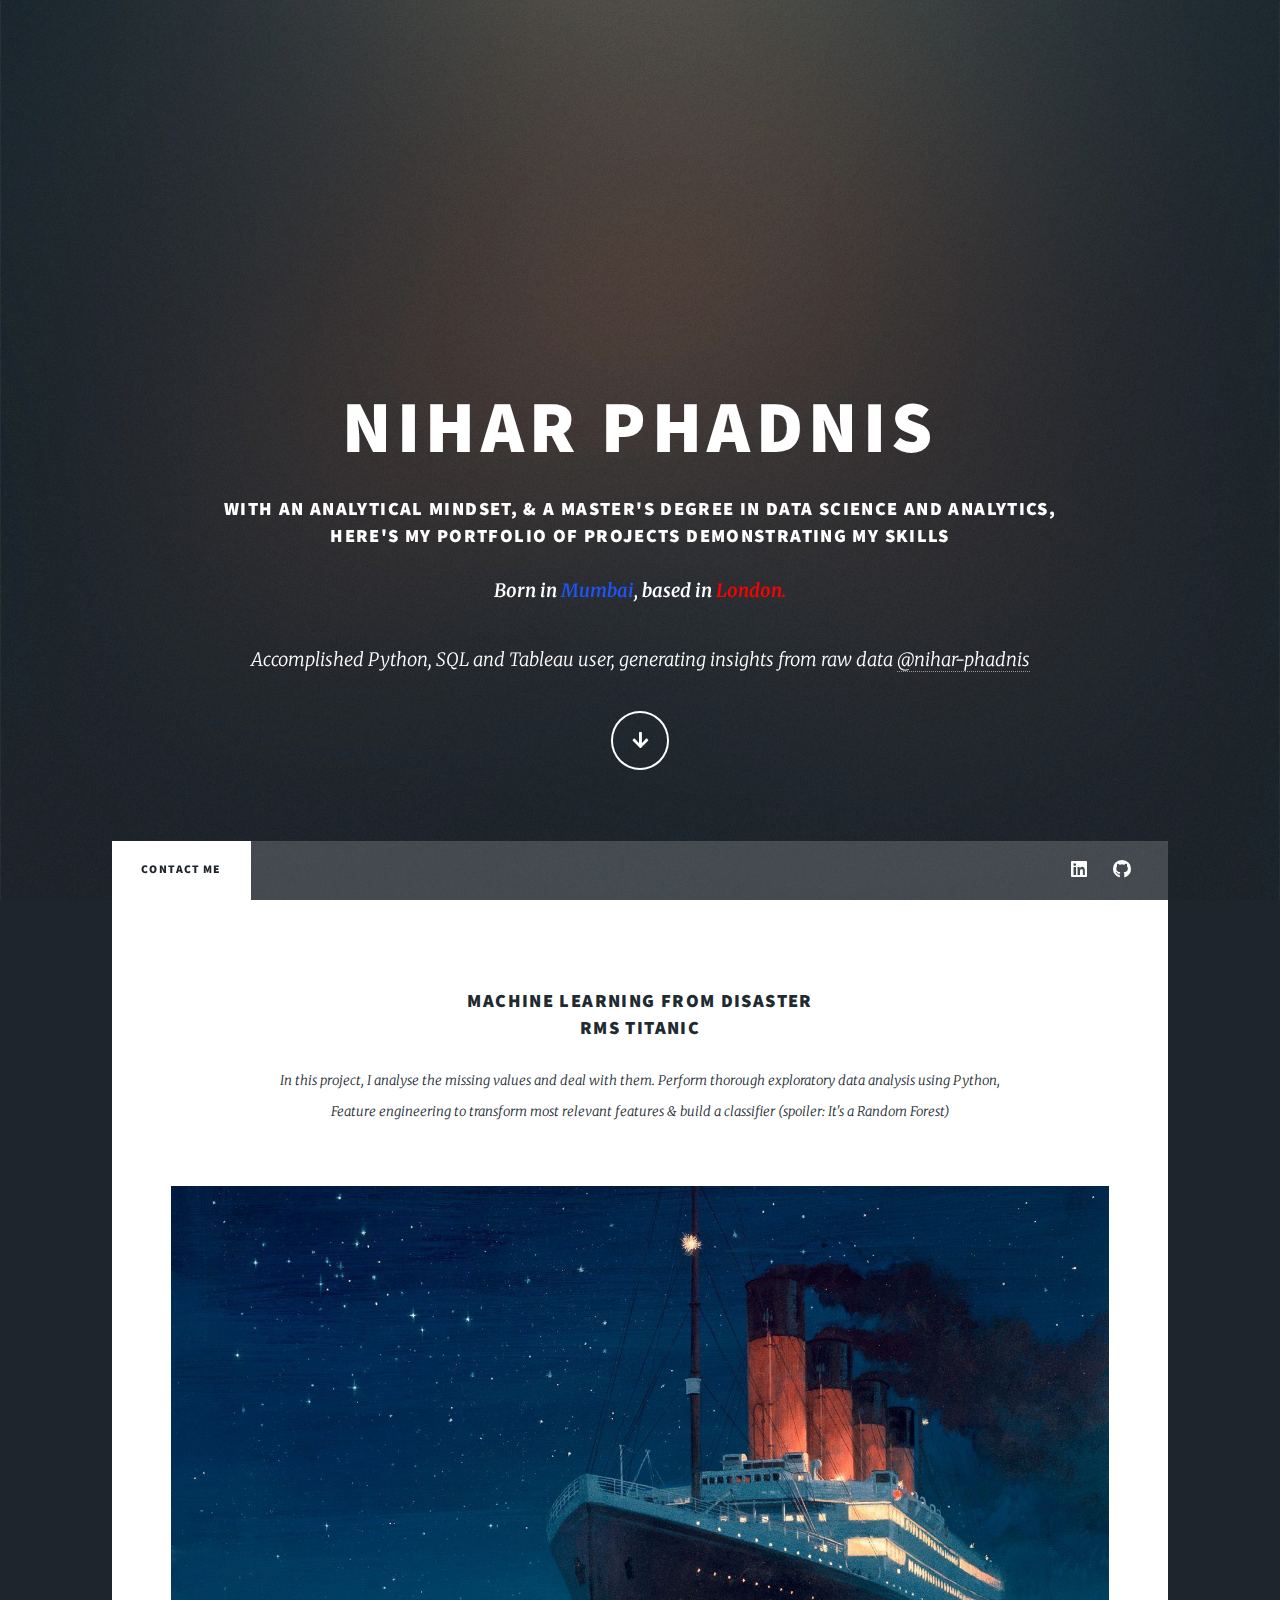
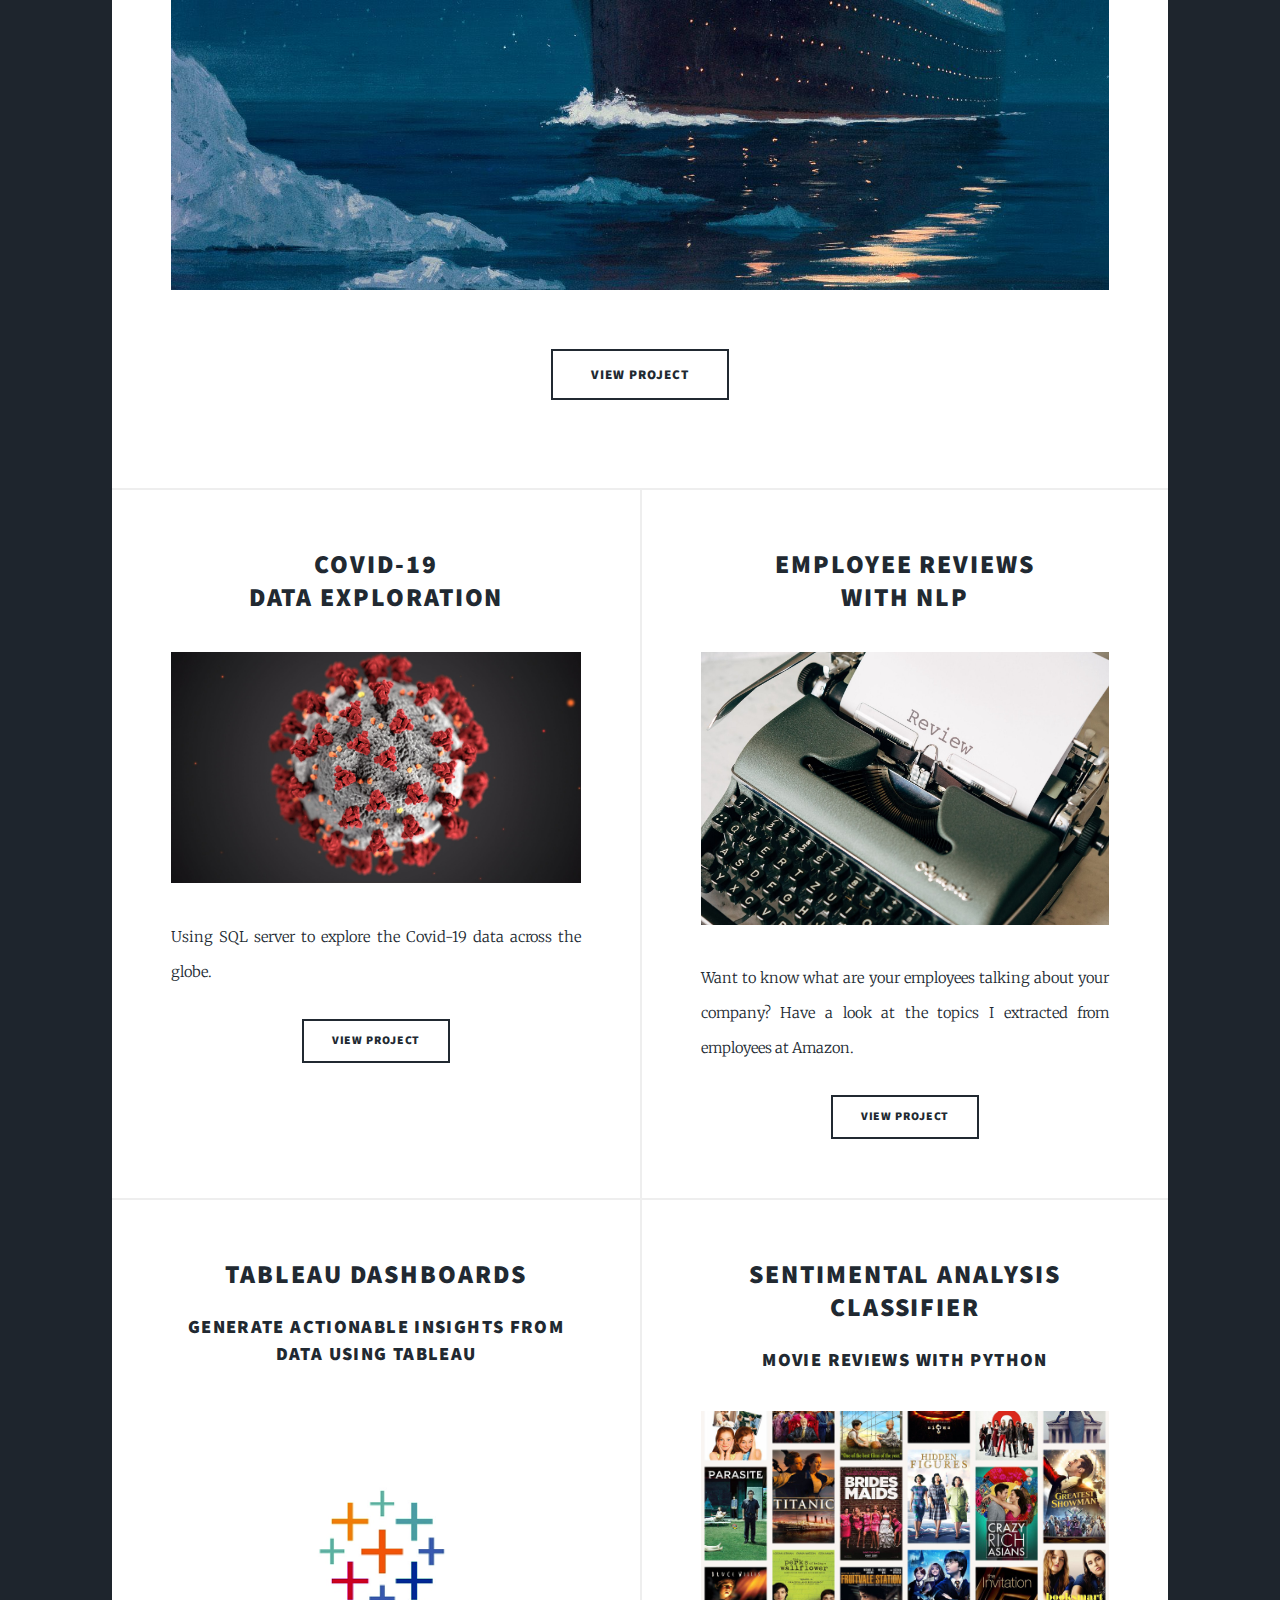
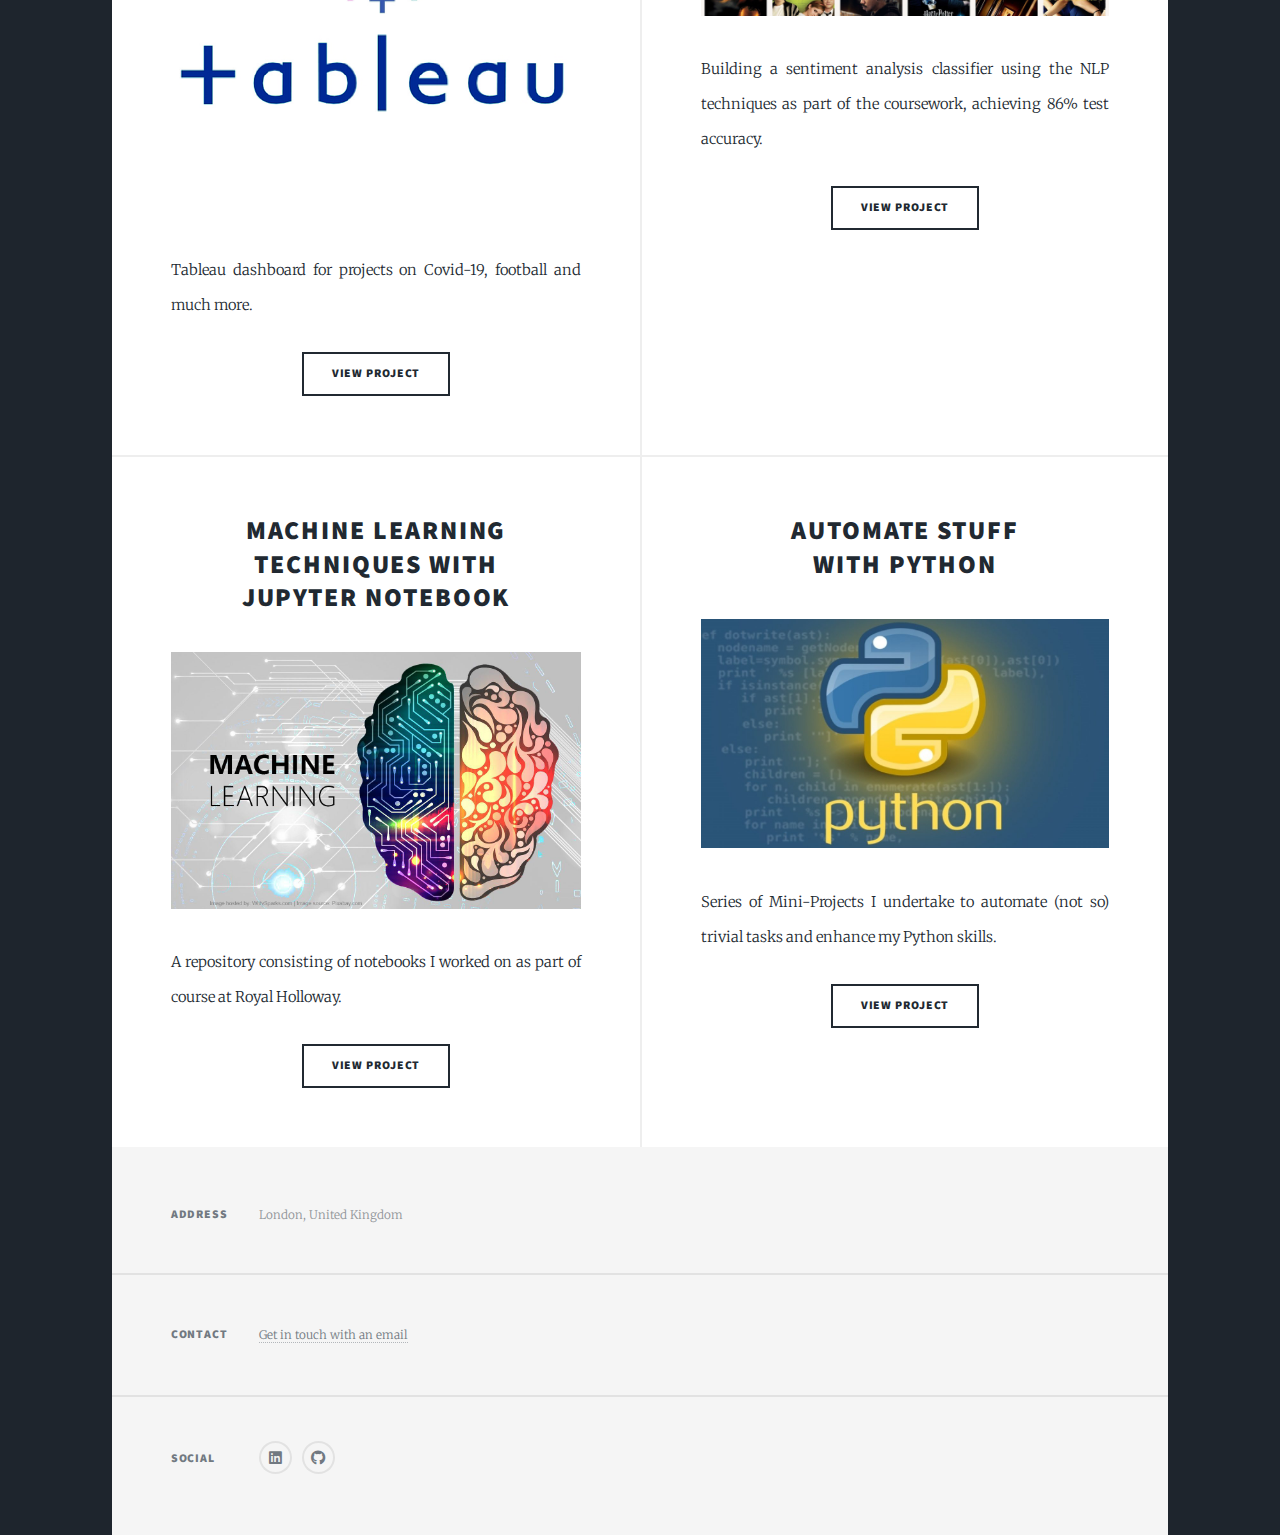
==== index.html @ 8c66c4ed "Add files via upload" ====
<!DOCTYPE HTML>
<!--
	Massively by HTML5 UP
	html5up.net | @ajlkn
	Free for personal and commercial use under the CCA 3.0 license (html5up.net/license)
-->
<html>
	<head>
		<title>Nihar's Portfolio</title>
		<meta charset="utf-8" />
		<meta name="viewport" content="width=device-width, initial-scale=1, user-scalable=no" />
		<link rel="stylesheet" href="assets/css/main.css" />
		<noscript><link rel="stylesheet" href="assets/css/noscript.css" /></noscript>
	</head>
	<body class="is-preload">

		<!-- Wrapper -->
			<div id="wrapper" class="fade-in">

				<!-- Intro -->
					<div id="intro">
						<h1> Nihar Phadnis<br /> </h1>
						<h3>With an analytical mindset, & a master's degree in Data Science and Analytics, <br /> here's my Portfolio of projects demonstrating my skills <br /></h3> 
						<p><b> Born in <span style="color:rgb(32, 85, 243) "> Mumbai</span>, based in <span style="color:red">London.</span> <br /></b></p>
						<p>Accomplished Python, SQL and Tableau user, generating insights from raw data <a href="https://github.com/nihar-phadnis">@nihar-phadnis</a> <br />
						</p>
						<ul class="actions">
							<li><a href="#header" class="button icon solid solo fa-arrow-down scrolly">Continue</a></li>
						</ul>
					</div>

				<!-- Header -->
					<header id="header">
						<a style="color:yellow;" href="index.html" class="logo">Portfolio Projects</a>
					</header>

				<Nav>
					<nav id="nav">
						<ul class="links">
						<li class="active"><a href="mailto: niharphadnis22@gmail.com">Contact me</a></li>
						<!--<li><a href="generic.html">Generic Page</a></li>
							<li><a href="elements.html">Elements Reference</a></li> -->
						</ul> 
						<ul class="icons">
							<!-- <li><a href="#" class="icon brands fa-twitter"><span class="label">Twitter</span></a></li>-->
							<li><a href="https://www.linkedin.com/in/nihar-phadnis/" class="icon brands alt fa-linkedin"><span class="label">linkedin</span></a></li>
							<!--<li><a href="#" class="icon brands fa-instagram"><span class="label">Instagram</span></a></li> -->
							<li><a href="https://github.com/nihar-phadnis" class="icon brands fa-github"><span class="label">GitHub</span></a></li>
						</ul>
					</nav>

				<!-- Main -->
					<div id="main">

						<!-- Featured Post -->
							<article class="post featured">
								<header class="major">
		
									<h3><a href="https://github.com/nihar-phadnis/Titanic-Machine-learning-from-Disaster">Machine learning from Disaster<br />
									RMS Titanic</a></h3>
									<p>In this project, I analyse the missing values and deal with them. Perform thorough exploratory data analysis using Python, <br /> Feature engineering to transform most relevant features & build a classifier (spoiler: It's a Random Forest) </p>
								</header>
								<a href="https://github.com/nihar-phadnis/Titanic-Machine-learning-from-Disaster" class="image main"><img src="images/titanic.jpg" alt="" /></a>
								<ul class="actions special">
									<li><a href="https://github.com/nihar-phadnis/Titanic-Machine-learning-from-Disaster" class="button large">View Project</a></li>
								</ul>
							</article>

						<!-- Posts -->
							<section class="posts">
								<article>
									<header>
										
										<h2><a href="https://github.com/nihar-phadnis/SQL-/blob/main/Data%20Exploration.sql">Covid-19<br />
										Data Exploration</a></h2>
									</header>
									<a href="https://github.com/nihar-phadnis/SQL-/blob/main/Data%20Exploration.sql" class="image fit"><img src="images/covid.jpg" alt="" /></a>
									<p>Using SQL server to explore the Covid-19 data across the globe.</p>
									<ul class="actions special">
										<li><a href="https://github.com/nihar-phadnis/SQL-/blob/main/Data%20Exploration.sql" class="button">View Project</a></li>
									</ul>
								</article>
								<article>
									<header>
										
										<h2><a href="https://github.com/nihar-phadnis/Analysing-employee-reviews-using-NLP-models-LDA-">Employee reviews <br />
											with NLP</a></h2>
									</header>
									<a href="https://github.com/nihar-phadnis/Analysing-employee-reviews-using-NLP-models-LDA-" class="image fit"><img src="images/employee_review.jpg" alt="" /></a>
									<p>Want to know what are your employees talking about your company? Have a look at the topics I extracted from employees at Amazon.</p>
									<ul class="actions special">
										<li><a href="https://github.com/nihar-phadnis/Analysing-employee-reviews-using-NLP-models-LDA-" class="button">View Project</a></li>
									</ul>
								</article>
								<article>
									<header>
								
										<h2><a href="https://public.tableau.com/app/profile/nihar.phadnis#!/?newProfile=&activeTab=0">Tableau Dashboards<br /></a></h2>
										<h3> Generate actionable insights from Data using Tableau </h3>
									</header>
									<a href="https://public.tableau.com/app/profile/nihar.phadnis#!/?newProfile=&activeTab=0" class="image fit"><img src="images/Tableau.jpg" alt="" /></a>
									<p>Tableau dashboard for projects on Covid-19, football and much more.</p>
									<ul class="actions special">
										<li><a href="https://public.tableau.com/app/profile/nihar.phadnis#!/?newProfile=&activeTab=0" class="button">View Project</a></li>
									</ul>
								</article>
								<article>
									<header>
										
										<h2><a href="https://github.com/nihar-phadnis/Jupyter-Notebooks-and-Python/blob/main/sentiment_analysis.ipynb">Sentimental analysis classifier<br /></a></h2>
										<h3>Movie reviews with Python</h3>
									</header>
									<a href="https://github.com/nihar-phadnis/Jupyter-Notebooks-and-Python/blob/main/sentiment_analysis.ipynb" class="image fit"><img src="images/movies.jpg" alt="" /></a>
									<p>Building a sentiment analysis classifier using the NLP techniques as part of the coursework, achieving 86% test accuracy.</p>
									<ul class="actions special">
										<li><a href="https://github.com/nihar-phadnis/Jupyter-Notebooks-and-Python/blob/main/sentiment_analysis.ipynb" class="button">View Project</a></li>
									</ul>
								</article>
								<article>
									<header>
										<h2><a href="https://github.com/nihar-phadnis/Jupyter-Notebooks-and-Python">Machine learning techniques with <br />
										Jupyter Notebook</a></h2>
									</header>
									<a href="https://github.com/nihar-phadnis/Jupyter-Notebooks-and-Python" class="image fit"><img src="images/ml.jpg" alt="" /></a>
									<p>A repository consisting of notebooks I worked on as part of course at Royal Holloway.</p>
									<ul class="actions special">
										<li><a href="https://github.com/nihar-phadnis/Jupyter-Notebooks-and-Python" class="button">View Project</a></li>
									</ul>
								</article>
								<article>
									<header>
										<h2><a href="https://github.com/nihar-phadnis/Automate-stuff-using-python">Automate Stuff<br />
										with Python</a></h2>
									</header>
									<a href="https://github.com/nihar-phadnis/Automate-stuff-using-python" class="image fit"><img src="images/python.jpg" alt="" /></a>
									<p>Series of Mini-Projects I undertake to automate (not so) trivial tasks and enhance my Python skills.</p>
									<ul class="actions special">
										<li><a href="https://github.com/nihar-phadnis/Automate-stuff-using-python" class="button">View Project</a></li>
									</ul>
								</article>
							</section>

						<!-- Footer -->
							<!-- <footer>
								<div class="pagination">
									<a href="#" class="previous">Prev</a>
									<a href="#" class="page active">1</a>
									<a href="#" class="page">2</a>
									<a href="#" class="page">3</a>
									<span class="extra">&hellip;</span>
									<a href="#" class="page">8</a>
									<a href="#" class="page">9</a>
									<a href="#" class="page">10</a>
									<a href="#" class="next">Next</a>
								</div>
							</footer> -->

					</div>

				<!-- Footer -->
					<footer id="footer">
						<!-- <section>
							<form method="post" action="#">
								<div class="fields">
									<div class="field">
										<label for="name">Name</label>
										<input type="text" name="name" id="name" />
									</div>
									<div class="field">
										<label for="email">Email</label>
										<input type="text" name="email" id="email" />
									</div>
									<div class="field">
										<label for="message">Message</label>
										<textarea name="message" id="message" rows="3"></textarea>
									</div>
								</div>
								<ul class="actions">
									<li><input type="submit" value="Send Message" /></li>
								</ul>
							</form>
						</section> -->
						<section class="split contact">
							<section class="alt">
								<h3>Address</h3>
								<p>London, United Kingdom</p>
							</section>
							<!-- <section>
								<h3>Phone</h3>
								<p><a href="#">(000) 000-0000</a></p> 
							</section> -->
							<section>
								<h3>Contact</h3>
								<p><a href="mailto:niharphadnis22@gmail.com">Get in touch with an email</a></p>
							</section>
							<section>
								<h3>Social</h3>
								<ul class="icons alt">
									<!-- <li><a href="#" class="icon brands alt fa-twitter"><span class="label">Twitter</span></a></li> -->
									<li><a href="https://www.linkedin.com/in/nihar-phadnis/" class="icon brands alt fa-linkedin"><span class="label">linkedin</span></a></li>
									<!-- <li><a href="#" class="icon brands alt fa-instagram"><span class="label">Instagram</span></a></li> -->
									<li><a href="https://github.com/nihar-phadnis" class="icon brands alt fa-github"><span class="label">GitHub</span></a></li>
								</ul>
							</section>
						</section>
					</footer>

				<!-- Copyright -->
					<!-- <div id="copyright">
						<ul><li>&copy; Untitled</li><li>Design: <a href="https://html5up.net">HTML5 UP</a></li></ul>
					</div> -->

			</div>

		<!-- Scripts -->
			<script src="assets/js/jquery.min.js"></script>
			<script src="assets/js/jquery.scrollex.min.js"></script>
			<script src="assets/js/jquery.scrolly.min.js"></script>
			<script src="assets/js/browser.min.js"></script>
			<script src="assets/js/breakpoints.min.js"></script>
			<script src="assets/js/util.js"></script>
			<script src="assets/js/main.js"></script>

	</body>
</html>
---- assets/css/main.css ----
@import url(fontawesome-all.min.css);
@import url("https://fonts.googleapis.com/css?family=Merriweather:300,700,300italic,700italic|Source+Sans+Pro:900");

/*
	Massively by HTML5 UP
	html5up.net | @ajlkn
	Free for personal and commercial use under the CCA 3.0 license (html5up.net/license)
*/

html, body, div, span, applet, object,
iframe, h1, h2, h3, h4, h5, h6, p, blockquote,
pre, a, abbr, acronym, address, big, cite,
code, del, dfn, em, img, ins, kbd, q, s, samp,
small, strike, strong, sub, sup, tt, var, b,
u, i, center, dl, dt, dd, ol, ul, li, fieldset,
form, label, legend, table, caption, tbody,
tfoot, thead, tr, th, td, article, aside,
canvas, details, embed, figure, figcaption,
footer, header, hgroup, menu, nav, output, ruby,
section, summary, time, mark, audio, video {
	margin: 0;
	padding: 0;
	border: 0;
	font-size: 100%;
	font: inherit;
	vertical-align: baseline;}

article, aside, details, figcaption, figure,
footer, header, hgroup, menu, nav, section {
	display: block;}

body {
	line-height: 1;
}

ol, ul {
	list-style: none;
}

blockquote, q {
	quotes: none;
}

	blockquote:before, blockquote:after, q:before, q:after {
		content: '';
		content: none;
	}

table {
	border-collapse: collapse;
	border-spacing: 0;
}

body {
	-webkit-text-size-adjust: none;
}

mark {
	background-color: black;
	color: inherit;
}

input::-moz-focus-inner {
	border: 0;
	padding: 0;
}

input, select, textarea {
	-moz-appearance: none;
	-webkit-appearance: none;
	-ms-appearance: none;
	appearance: none;
}

/* Basic */

	@-ms-viewport {
		width: device-width;
	}

	body {
		-ms-overflow-style: scrollbar;
	}

	@media screen and (max-width: 480px) {

		html, body {
			min-width: 320px;
		}

	}

	html {
		box-sizing: border-box;
	}

	*, *:before, *:after {
		box-sizing: inherit;
	}

	body {
		background-color: #1e252d;
	}

		body.is-preload *, body.is-preload *:before, body.is-preload *:after {
			-moz-animation: none !important;
			-webkit-animation: none !important;
			-ms-animation: none !important;
			animation: none !important;
			-moz-transition: none !important;
			-webkit-transition: none !important;
			-ms-transition: none !important;
			transition: none !important;
		}

/* Type */

	html {
		font-size: 16pt;
	}

		@media screen and (max-width: 1680px) {

			html {
				font-size: 12pt;
			}

		}

		@media screen and (max-width: 1280px) {

			html {
				font-size: 11pt;
			}

		}

		@media screen and (max-width: 360px) {

			html {
				font-size: 10pt;
			}

		}

	body {
		color: #212931;
	}

	body, input, select, textarea {
		font-family: "Merriweather", Georgia, serif;
		font-weight: 300;
		font-size: 1rem;
		line-height: 2.375;
	}

	a {
		-moz-transition: color 0.2s ease-in-out, background-color 0.2s ease-in-out, border-color 0.2s ease-in-out, box-shadow 0.2s ease-in-out;
		-webkit-transition: color 0.2s ease-in-out, background-color 0.2s ease-in-out, border-color 0.2s ease-in-out, box-shadow 0.2s ease-in-out;
		-ms-transition: color 0.2s ease-in-out, background-color 0.2s ease-in-out, border-color 0.2s ease-in-out, box-shadow 0.2s ease-in-out;
		transition: color 0.2s ease-in-out, background-color 0.2s ease-in-out, border-color 0.2s ease-in-out, box-shadow 0.2s ease-in-out;
		border-bottom: dotted 1px;
		text-decoration: none;
	}

		a:hover {
			border-bottom-color: transparent;
		}

	strong, b {
		font-weight: 600;
	}

	em, i {
		font-style: italic;
	}

	p {
		text-align: justify;
		margin: 0 0 2rem 0;
	}

	h1, h2, h3, h4, h5, h6 {
		font-family: "Source Sans Pro", Helvetica, sans-serif;
		font-weight: 900;
		line-height: 1.5;
		letter-spacing: 0.075em;
		text-transform: uppercase;
		margin: 0 0 1rem 0;
	}

		h1 a, h2 a, h3 a, h4 a, h5 a, h6 a {
			border-bottom: 0;
			color: inherit;
			text-decoration: none;
		}

	h1 {
		font-size: 4rem;
		line-height: 1.1;
		margin: 0 0 2rem 0;
	}

	h2 {
		font-size: 1.75rem;
		line-height: 1.3;
		margin: 0 0 1.5rem 0;
	}

	h3 {
		font-size: 1.25rem;
		margin: 0 0 1.5rem 0;
	}

	h4 {
		font-size: 1rem;
	}

	h5 {
		font-size: 0.9rem;
	}

	h6 {
		font-size: 0.8rem;
	}

	sub {
		font-size: 0.8rem;
		position: relative;
		top: 0.5rem;
	}

	sup {
		font-size: 0.8rem;
		position: relative;
		top: -0.5rem;
	}

	blockquote {
		border-left: solid 4px;
		font-style: italic;
		margin: 0 0 2rem 0;
		padding: 0.5rem 0 0.5rem 2rem;
	}

	code {
		border: solid 2px;
		font-family: "Courier New", monospace;
		font-size: 0.9rem;
		margin: 0 0.25rem;
		padding: 0.25rem 0.65rem;
	}

	pre {
		-webkit-overflow-scrolling: touch;
		font-family: "Courier New", monospace;
		font-size: 0.9rem;
		margin: 0 0 2rem 0;
	}

		pre code {
			display: block;
			line-height: 1.75;
			padding: 1rem 1.5rem;
			overflow-x: auto;
		}

	hr {
		border: 0;
		border-bottom: solid 2px;
		margin: 3rem 0;
	}

		hr.major {
			margin: 5rem 0;
		}

	.align-left {
		text-align: left;
	}

	.align-center {
		text-align: center;
	}

	.align-right {
		text-align: right;
	}

	input, select, textarea {
		color: #212931;
	}

	a {
		color: #212931;
		border-bottom-color: rgba(33, 41, 49, 0.5);
	}

		a:hover {
			border-bottom-color: transparent;
			color: #18bfef !important;
		}

	strong, b {
		color: #212931;
	}

	h1, h2, h3, h4, h5, h6 {
		color: #212931;
	}

	blockquote {
		border-left-color: #eeeeee;
	}

	code {
		background: rgba(220, 220, 220, 0.25);
		border-color: #eeeeee;
	}

	hr {
		border-bottom-color: #eeeeee;
	}

/* Row */

	.row {
		display: flex;
		flex-wrap: wrap;
		box-sizing: border-box;
		align-items: stretch;
	}

		.row > * {
			box-sizing: border-box;
		}

		.row.gtr-uniform > * > :last-child {
			margin-bottom: 0;
		}

		.row.aln-left {
			justify-content: flex-start;
		}

		.row.aln-center {
			justify-content: center;
		}

		.row.aln-right {
			justify-content: flex-end;
		}

		.row.aln-top {
			align-items: flex-start;
		}

		.row.aln-middle {
			align-items: center;
		}

		.row.aln-bottom {
			align-items: flex-end;
		}

		.row > .imp {
			order: -1;
		}

		.row > .col-1 {
			width: 8.33333%;
		}

		.row > .off-1 {
			margin-left: 8.33333%;
		}

		.row > .col-2 {
			width: 16.66667%;
		}

		.row > .off-2 {
			margin-left: 16.66667%;
		}

		.row > .col-3 {
			width: 25%;
		}

		.row > .off-3 {
			margin-left: 25%;
		}

		.row > .col-4 {
			width: 33.33333%;
		}

		.row > .off-4 {
			margin-left: 33.33333%;
		}

		.row > .col-5 {
			width: 41.66667%;
		}

		.row > .off-5 {
			margin-left: 41.66667%;
		}

		.row > .col-6 {
			width: 50%;
		}

		.row > .off-6 {
			margin-left: 50%;
		}

		.row > .col-7 {
			width: 58.33333%;
		}

		.row > .off-7 {
			margin-left: 58.33333%;
		}

		.row > .col-8 {
			width: 66.66667%;
		}

		.row > .off-8 {
			margin-left: 66.66667%;
		}

		.row > .col-9 {
			width: 75%;
		}

		.row > .off-9 {
			margin-left: 75%;
		}

		.row > .col-10 {
			width: 83.33333%;
		}

		.row > .off-10 {
			margin-left: 83.33333%;
		}

		.row > .col-11 {
			width: 91.66667%;
		}

		.row > .off-11 {
			margin-left: 91.66667%;
		}

		.row > .col-12 {
			width: 100%;
		}

		.row > .off-12 {
			margin-left: 100%;
		}

		.row.gtr-0 {
			margin-top: 0;
			margin-left: 0rem;
		}

			.row.gtr-0 > * {
				padding: 0 0 0 0rem;
			}

			.row.gtr-0.gtr-uniform {
				margin-top: 0rem;
			}

				.row.gtr-0.gtr-uniform > * {
					padding-top: 0rem;
				}

		.row.gtr-25 {
			margin-top: 0;
			margin-left: -0.375rem;
		}

			.row.gtr-25 > * {
				padding: 0 0 0 0.375rem;
			}

			.row.gtr-25.gtr-uniform {
				margin-top: -0.375rem;
			}

				.row.gtr-25.gtr-uniform > * {
					padding-top: 0.375rem;
				}

		.row.gtr-50 {
			margin-top: 0;
			margin-left: -0.75rem;
		}

			.row.gtr-50 > * {
				padding: 0 0 0 0.75rem;
			}

			.row.gtr-50.gtr-uniform {
				margin-top: -0.75rem;
			}

				.row.gtr-50.gtr-uniform > * {
					padding-top: 0.75rem;
				}

		.row {
			margin-top: 0;
			margin-left: -1.5rem;
		}

			.row > * {
				padding: 0 0 0 1.5rem;
			}

			.row.gtr-uniform {
				margin-top: -1.5rem;
			}

				.row.gtr-uniform > * {
					padding-top: 1.5rem;
				}

		.row.gtr-150 {
			margin-top: 0;
			margin-left: -2.25rem;
		}

			.row.gtr-150 > * {
				padding: 0 0 0 2.25rem;
			}

			.row.gtr-150.gtr-uniform {
				margin-top: -2.25rem;
			}

				.row.gtr-150.gtr-uniform > * {
					padding-top: 2.25rem;
				}

		.row.gtr-200 {
			margin-top: 0;
			margin-left: -3rem;
		}

			.row.gtr-200 > * {
				padding: 0 0 0 3rem;
			}

			.row.gtr-200.gtr-uniform {
				margin-top: -3rem;
			}

				.row.gtr-200.gtr-uniform > * {
					padding-top: 3rem;
				}

		@media screen and (max-width: 1680px) {

			.row {
				display: flex;
				flex-wrap: wrap;
				box-sizing: border-box;
				align-items: stretch;
			}

				.row > * {
					box-sizing: border-box;
				}

				.row.gtr-uniform > * > :last-child {
					margin-bottom: 0;
				}

				.row.aln-left {
					justify-content: flex-start;
				}

				.row.aln-center {
					justify-content: center;
				}

				.row.aln-right {
					justify-content: flex-end;
				}

				.row.aln-top {
					align-items: flex-start;
				}

				.row.aln-middle {
					align-items: center;
				}

				.row.aln-bottom {
					align-items: flex-end;
				}

				.row > .imp-xlarge {
					order: -1;
				}

				.row > .col-1-xlarge {
					width: 8.33333%;
				}

				.row > .off-1-xlarge {
					margin-left: 8.33333%;
				}

				.row > .col-2-xlarge {
					width: 16.66667%;
				}

				.row > .off-2-xlarge {
					margin-left: 16.66667%;
				}

				.row > .col-3-xlarge {
					width: 25%;
				}

				.row > .off-3-xlarge {
					margin-left: 25%;
				}

				.row > .col-4-xlarge {
					width: 33.33333%;
				}

				.row > .off-4-xlarge {
					margin-left: 33.33333%;
				}

				.row > .col-5-xlarge {
					width: 41.66667%;
				}

				.row > .off-5-xlarge {
					margin-left: 41.66667%;
				}

				.row > .col-6-xlarge {
					width: 50%;
				}

				.row > .off-6-xlarge {
					margin-left: 50%;
				}

				.row > .col-7-xlarge {
					width: 58.33333%;
				}

				.row > .off-7-xlarge {
					margin-left: 58.33333%;
				}

				.row > .col-8-xlarge {
					width: 66.66667%;
				}

				.row > .off-8-xlarge {
					margin-left: 66.66667%;
				}

				.row > .col-9-xlarge {
					width: 75%;
				}

				.row > .off-9-xlarge {
					margin-left: 75%;
				}

				.row > .col-10-xlarge {
					width: 83.33333%;
				}

				.row > .off-10-xlarge {
					margin-left: 83.33333%;
				}

				.row > .col-11-xlarge {
					width: 91.66667%;
				}

				.row > .off-11-xlarge {
					margin-left: 91.66667%;
				}

				.row > .col-12-xlarge {
					width: 100%;
				}

				.row > .off-12-xlarge {
					margin-left: 100%;
				}

				.row.gtr-0 {
					margin-top: 0;
					margin-left: 0rem;
				}

					.row.gtr-0 > * {
						padding: 0 0 0 0rem;
					}

					.row.gtr-0.gtr-uniform {
						margin-top: 0rem;
					}

						.row.gtr-0.gtr-uniform > * {
							padding-top: 0rem;
						}

				.row.gtr-25 {
					margin-top: 0;
					margin-left: -0.375rem;
				}

					.row.gtr-25 > * {
						padding: 0 0 0 0.375rem;
					}

					.row.gtr-25.gtr-uniform {
						margin-top: -0.375rem;
					}

						.row.gtr-25.gtr-uniform > * {
							padding-top: 0.375rem;
						}

				.row.gtr-50 {
					margin-top: 0;
					margin-left: -0.75rem;
				}

					.row.gtr-50 > * {
						padding: 0 0 0 0.75rem;
					}

					.row.gtr-50.gtr-uniform {
						margin-top: -0.75rem;
					}

						.row.gtr-50.gtr-uniform > * {
							padding-top: 0.75rem;
						}

				.row {
					margin-top: 0;
					margin-left: -1.5rem;
				}

					.row > * {
						padding: 0 0 0 1.5rem;
					}

					.row.gtr-uniform {
						margin-top: -1.5rem;
					}

						.row.gtr-uniform > * {
							padding-top: 1.5rem;
						}

				.row.gtr-150 {
					margin-top: 0;
					margin-left: -2.25rem;
				}

					.row.gtr-150 > * {
						padding: 0 0 0 2.25rem;
					}

					.row.gtr-150.gtr-uniform {
						margin-top: -2.25rem;
					}

						.row.gtr-150.gtr-uniform > * {
							padding-top: 2.25rem;
						}

				.row.gtr-200 {
					margin-top: 0;
					margin-left: -3rem;
				}

					.row.gtr-200 > * {
						padding: 0 0 0 3rem;
					}

					.row.gtr-200.gtr-uniform {
						margin-top: -3rem;
					}

						.row.gtr-200.gtr-uniform > * {
							padding-top: 3rem;
						}

		}

		@media screen and (max-width: 1280px) {

			.row {
				display: flex;
				flex-wrap: wrap;
				box-sizing: border-box;
				align-items: stretch;
			}

				.row > * {
					box-sizing: border-box;
				}

				.row.gtr-uniform > * > :last-child {
					margin-bottom: 0;
				}

				.row.aln-left {
					justify-content: flex-start;
				}

				.row.aln-center {
					justify-content: center;
				}

				.row.aln-right {
					justify-content: flex-end;
				}

				.row.aln-top {
					align-items: flex-start;
				}

				.row.aln-middle {
					align-items: center;
				}

				.row.aln-bottom {
					align-items: flex-end;
				}

				.row > .imp-large {
					order: -1;
				}

				.row > .col-1-large {
					width: 8.33333%;
				}

				.row > .off-1-large {
					margin-left: 8.33333%;
				}

				.row > .col-2-large {
					width: 16.66667%;
				}

				.row > .off-2-large {
					margin-left: 16.66667%;
				}

				.row > .col-3-large {
					width: 25%;
				}

				.row > .off-3-large {
					margin-left: 25%;
				}

				.row > .col-4-large {
					width: 33.33333%;
				}

				.row > .off-4-large {
					margin-left: 33.33333%;
				}

				.row > .col-5-large {
					width: 41.66667%;
				}

				.row > .off-5-large {
					margin-left: 41.66667%;
				}

				.row > .col-6-large {
					width: 50%;
				}

				.row > .off-6-large {
					margin-left: 50%;
				}

				.row > .col-7-large {
					width: 58.33333%;
				}

				.row > .off-7-large {
					margin-left: 58.33333%;
				}

				.row > .col-8-large {
					width: 66.66667%;
				}

				.row > .off-8-large {
					margin-left: 66.66667%;
				}

				.row > .col-9-large {
					width: 75%;
				}

				.row > .off-9-large {
					margin-left: 75%;
				}

				.row > .col-10-large {
					width: 83.33333%;
				}

				.row > .off-10-large {
					margin-left: 83.33333%;
				}

				.row > .col-11-large {
					width: 91.66667%;
				}

				.row > .off-11-large {
					margin-left: 91.66667%;
				}

				.row > .col-12-large {
					width: 100%;
				}

				.row > .off-12-large {
					margin-left: 100%;
				}

				.row.gtr-0 {
					margin-top: 0;
					margin-left: 0rem;
				}

					.row.gtr-0 > * {
						padding: 0 0 0 0rem;
					}

					.row.gtr-0.gtr-uniform {
						margin-top: 0rem;
					}

						.row.gtr-0.gtr-uniform > * {
							padding-top: 0rem;
						}

				.row.gtr-25 {
					margin-top: 0;
					margin-left: -0.375rem;
				}

					.row.gtr-25 > * {
						padding: 0 0 0 0.375rem;
					}

					.row.gtr-25.gtr-uniform {
						margin-top: -0.375rem;
					}

						.row.gtr-25.gtr-uniform > * {
							padding-top: 0.375rem;
						}

				.row.gtr-50 {
					margin-top: 0;
					margin-left: -0.75rem;
				}

					.row.gtr-50 > * {
						padding: 0 0 0 0.75rem;
					}

					.row.gtr-50.gtr-uniform {
						margin-top: -0.75rem;
					}

						.row.gtr-50.gtr-uniform > * {
							padding-top: 0.75rem;
						}

				.row {
					margin-top: 0;
					margin-left: -1.5rem;
				}

					.row > * {
						padding: 0 0 0 1.5rem;
					}

					.row.gtr-uniform {
						margin-top: -1.5rem;
					}

						.row.gtr-uniform > * {
							padding-top: 1.5rem;
						}

				.row.gtr-150 {
					margin-top: 0;
					margin-left: -2.25rem;
				}

					.row.gtr-150 > * {
						padding: 0 0 0 2.25rem;
					}

					.row.gtr-150.gtr-uniform {
						margin-top: -2.25rem;
					}

						.row.gtr-150.gtr-uniform > * {
							padding-top: 2.25rem;
						}

				.row.gtr-200 {
					margin-top: 0;
					margin-left: -3rem;
				}

					.row.gtr-200 > * {
						padding: 0 0 0 3rem;
					}

					.row.gtr-200.gtr-uniform {
						margin-top: -3rem;
					}

						.row.gtr-200.gtr-uniform > * {
							padding-top: 3rem;
						}

		}

		@media screen and (max-width: 980px) {

			.row {
				display: flex;
				flex-wrap: wrap;
				box-sizing: border-box;
				align-items: stretch;
			}

				.row > * {
					box-sizing: border-box;
				}

				.row.gtr-uniform > * > :last-child {
					margin-bottom: 0;
				}

				.row.aln-left {
					justify-content: flex-start;
				}

				.row.aln-center {
					justify-content: center;
				}

				.row.aln-right {
					justify-content: flex-end;
				}

				.row.aln-top {
					align-items: flex-start;
				}

				.row.aln-middle {
					align-items: center;
				}

				.row.aln-bottom {
					align-items: flex-end;
				}

				.row > .imp-medium {
					order: -1;
				}

				.row > .col-1-medium {
					width: 8.33333%;
				}

				.row > .off-1-medium {
					margin-left: 8.33333%;
				}

				.row > .col-2-medium {
					width: 16.66667%;
				}

				.row > .off-2-medium {
					margin-left: 16.66667%;
				}

				.row > .col-3-medium {
					width: 25%;
				}

				.row > .off-3-medium {
					margin-left: 25%;
				}

				.row > .col-4-medium {
					width: 33.33333%;
				}

				.row > .off-4-medium {
					margin-left: 33.33333%;
				}

				.row > .col-5-medium {
					width: 41.66667%;
				}

				.row > .off-5-medium {
					margin-left: 41.66667%;
				}

				.row > .col-6-medium {
					width: 50%;
				}

				.row > .off-6-medium {
					margin-left: 50%;
				}

				.row > .col-7-medium {
					width: 58.33333%;
				}

				.row > .off-7-medium {
					margin-left: 58.33333%;
				}

				.row > .col-8-medium {
					width: 66.66667%;
				}

				.row > .off-8-medium {
					margin-left: 66.66667%;
				}

				.row > .col-9-medium {
					width: 75%;
				}

				.row > .off-9-medium {
					margin-left: 75%;
				}

				.row > .col-10-medium {
					width: 83.33333%;
				}

				.row > .off-10-medium {
					margin-left: 83.33333%;
				}

				.row > .col-11-medium {
					width: 91.66667%;
				}

				.row > .off-11-medium {
					margin-left: 91.66667%;
				}

				.row > .col-12-medium {
					width: 100%;
				}

				.row > .off-12-medium {
					margin-left: 100%;
				}

				.row.gtr-0 {
					margin-top: 0;
					margin-left: 0rem;
				}

					.row.gtr-0 > * {
						padding: 0 0 0 0rem;
					}

					.row.gtr-0.gtr-uniform {
						margin-top: 0rem;
					}

						.row.gtr-0.gtr-uniform > * {
							padding-top: 0rem;
						}

				.row.gtr-25 {
					margin-top: 0;
					margin-left: -0.375rem;
				}

					.row.gtr-25 > * {
						padding: 0 0 0 0.375rem;
					}

					.row.gtr-25.gtr-uniform {
						margin-top: -0.375rem;
					}

						.row.gtr-25.gtr-uniform > * {
							padding-top: 0.375rem;
						}

				.row.gtr-50 {
					margin-top: 0;
					margin-left: -0.75rem;
				}

					.row.gtr-50 > * {
						padding: 0 0 0 0.75rem;
					}

					.row.gtr-50.gtr-uniform {
						margin-top: -0.75rem;
					}

						.row.gtr-50.gtr-uniform > * {
							padding-top: 0.75rem;
						}

				.row {
					margin-top: 0;
					margin-left: -1.5rem;
				}

					.row > * {
						padding: 0 0 0 1.5rem;
					}

					.row.gtr-uniform {
						margin-top: -1.5rem;
					}

						.row.gtr-uniform > * {
							padding-top: 1.5rem;
						}

				.row.gtr-150 {
					margin-top: 0;
					margin-left: -2.25rem;
				}

					.row.gtr-150 > * {
						padding: 0 0 0 2.25rem;
					}

					.row.gtr-150.gtr-uniform {
						margin-top: -2.25rem;
					}

						.row.gtr-150.gtr-uniform > * {
							padding-top: 2.25rem;
						}

				.row.gtr-200 {
					margin-top: 0;
					margin-left: -3rem;
				}

					.row.gtr-200 > * {
						padding: 0 0 0 3rem;
					}

					.row.gtr-200.gtr-uniform {
						margin-top: -3rem;
					}

						.row.gtr-200.gtr-uniform > * {
							padding-top: 3rem;
						}

		}

		@media screen and (max-width: 736px) {

			.row {
				display: flex;
				flex-wrap: wrap;
				box-sizing: border-box;
				align-items: stretch;
			}

				.row > * {
					box-sizing: border-box;
				}

				.row.gtr-uniform > * > :last-child {
					margin-bottom: 0;
				}

				.row.aln-left {
					justify-content: flex-start;
				}

				.row.aln-center {
					justify-content: center;
				}

				.row.aln-right {
					justify-content: flex-end;
				}

				.row.aln-top {
					align-items: flex-start;
				}

				.row.aln-middle {
					align-items: center;
				}

				.row.aln-bottom {
					align-items: flex-end;
				}

				.row > .imp-small {
					order: -1;
				}

				.row > .col-1-small {
					width: 8.33333%;
				}

				.row > .off-1-small {
					margin-left: 8.33333%;
				}

				.row > .col-2-small {
					width: 16.66667%;
				}

				.row > .off-2-small {
					margin-left: 16.66667%;
				}

				.row > .col-3-small {
					width: 25%;
				}

				.row > .off-3-small {
					margin-left: 25%;
				}

				.row > .col-4-small {
					width: 33.33333%;
				}

				.row > .off-4-small {
					margin-left: 33.33333%;
				}

				.row > .col-5-small {
					width: 41.66667%;
				}

				.row > .off-5-small {
					margin-left: 41.66667%;
				}

				.row > .col-6-small {
					width: 50%;
				}

				.row > .off-6-small {
					margin-left: 50%;
				}

				.row > .col-7-small {
					width: 58.33333%;
				}

				.row > .off-7-small {
					margin-left: 58.33333%;
				}

				.row > .col-8-small {
					width: 66.66667%;
				}

				.row > .off-8-small {
					margin-left: 66.66667%;
				}

				.row > .col-9-small {
					width: 75%;
				}

				.row > .off-9-small {
					margin-left: 75%;
				}

				.row > .col-10-small {
					width: 83.33333%;
				}

				.row > .off-10-small {
					margin-left: 83.33333%;
				}

				.row > .col-11-small {
					width: 91.66667%;
				}

				.row > .off-11-small {
					margin-left: 91.66667%;
				}

				.row > .col-12-small {
					width: 100%;
				}

				.row > .off-12-small {
					margin-left: 100%;
				}

				.row.gtr-0 {
					margin-top: 0;
					margin-left: 0rem;
				}

					.row.gtr-0 > * {
						padding: 0 0 0 0rem;
					}

					.row.gtr-0.gtr-uniform {
						margin-top: 0rem;
					}

						.row.gtr-0.gtr-uniform > * {
							padding-top: 0rem;
						}

				.row.gtr-25 {
					margin-top: 0;
					margin-left: -0.375rem;
				}

					.row.gtr-25 > * {
						padding: 0 0 0 0.375rem;
					}

					.row.gtr-25.gtr-uniform {
						margin-top: -0.375rem;
					}

						.row.gtr-25.gtr-uniform > * {
							padding-top: 0.375rem;
						}

				.row.gtr-50 {
					margin-top: 0;
					margin-left: -0.75rem;
				}

					.row.gtr-50 > * {
						padding: 0 0 0 0.75rem;
					}

					.row.gtr-50.gtr-uniform {
						margin-top: -0.75rem;
					}

						.row.gtr-50.gtr-uniform > * {
							padding-top: 0.75rem;
						}

				.row {
					margin-top: 0;
					margin-left: -1.5rem;
				}

					.row > * {
						padding: 0 0 0 1.5rem;
					}

					.row.gtr-uniform {
						margin-top: -1.5rem;
					}

						.row.gtr-uniform > * {
							padding-top: 1.5rem;
						}

				.row.gtr-150 {
					margin-top: 0;
					margin-left: -2.25rem;
				}

					.row.gtr-150 > * {
						padding: 0 0 0 2.25rem;
					}

					.row.gtr-150.gtr-uniform {
						margin-top: -2.25rem;
					}

						.row.gtr-150.gtr-uniform > * {
							padding-top: 2.25rem;
						}

				.row.gtr-200 {
					margin-top: 0;
					margin-left: -3rem;
				}

					.row.gtr-200 > * {
						padding: 0 0 0 3rem;
					}

					.row.gtr-200.gtr-uniform {
						margin-top: -3rem;
					}

						.row.gtr-200.gtr-uniform > * {
							padding-top: 3rem;
						}

		}

		@media screen and (max-width: 480px) {

			.row {
				display: flex;
				flex-wrap: wrap;
				box-sizing: border-box;
				align-items: stretch;
			}

				.row > * {
					box-sizing: border-box;
				}

				.row.gtr-uniform > * > :last-child {
					margin-bottom: 0;
				}

				.row.aln-left {
					justify-content: flex-start;
				}

				.row.aln-center {
					justify-content: center;
				}

				.row.aln-right {
					justify-content: flex-end;
				}

				.row.aln-top {
					align-items: flex-start;
				}

				.row.aln-middle {
					align-items: center;
				}

				.row.aln-bottom {
					align-items: flex-end;
				}

				.row > .imp-xsmall {
					order: -1;
				}

				.row > .col-1-xsmall {
					width: 8.33333%;
				}

				.row > .off-1-xsmall {
					margin-left: 8.33333%;
				}

				.row > .col-2-xsmall {
					width: 16.66667%;
				}

				.row > .off-2-xsmall {
					margin-left: 16.66667%;
				}

				.row > .col-3-xsmall {
					width: 25%;
				}

				.row > .off-3-xsmall {
					margin-left: 25%;
				}

				.row > .col-4-xsmall {
					width: 33.33333%;
				}

				.row > .off-4-xsmall {
					margin-left: 33.33333%;
				}

				.row > .col-5-xsmall {
					width: 41.66667%;
				}

				.row > .off-5-xsmall {
					margin-left: 41.66667%;
				}

				.row > .col-6-xsmall {
					width: 50%;
				}

				.row > .off-6-xsmall {
					margin-left: 50%;
				}

				.row > .col-7-xsmall {
					width: 58.33333%;
				}

				.row > .off-7-xsmall {
					margin-left: 58.33333%;
				}

				.row > .col-8-xsmall {
					width: 66.66667%;
				}

				.row > .off-8-xsmall {
					margin-left: 66.66667%;
				}

				.row > .col-9-xsmall {
					width: 75%;
				}

				.row > .off-9-xsmall {
					margin-left: 75%;
				}

				.row > .col-10-xsmall {
					width: 83.33333%;
				}

				.row > .off-10-xsmall {
					margin-left: 83.33333%;
				}

				.row > .col-11-xsmall {
					width: 91.66667%;
				}

				.row > .off-11-xsmall {
					margin-left: 91.66667%;
				}

				.row > .col-12-xsmall {
					width: 100%;
				}

				.row > .off-12-xsmall {
					margin-left: 100%;
				}

				.row.gtr-0 {
					margin-top: 0;
					margin-left: 0rem;
				}

					.row.gtr-0 > * {
						padding: 0 0 0 0rem;
					}

					.row.gtr-0.gtr-uniform {
						margin-top: 0rem;
					}

						.row.gtr-0.gtr-uniform > * {
							padding-top: 0rem;
						}

				.row.gtr-25 {
					margin-top: 0;
					margin-left: -0.375rem;
				}

					.row.gtr-25 > * {
						padding: 0 0 0 0.375rem;
					}

					.row.gtr-25.gtr-uniform {
						margin-top: -0.375rem;
					}

						.row.gtr-25.gtr-uniform > * {
							padding-top: 0.375rem;
						}

				.row.gtr-50 {
					margin-top: 0;
					margin-left: -0.75rem;
				}

					.row.gtr-50 > * {
						padding: 0 0 0 0.75rem;
					}

					.row.gtr-50.gtr-uniform {
						margin-top: -0.75rem;
					}

						.row.gtr-50.gtr-uniform > * {
							padding-top: 0.75rem;
						}

				.row {
					margin-top: 0;
					margin-left: -1.5rem;
				}

					.row > * {
						padding: 0 0 0 1.5rem;
					}

					.row.gtr-uniform {
						margin-top: -1.5rem;
					}

						.row.gtr-uniform > * {
							padding-top: 1.5rem;
						}

				.row.gtr-150 {
					margin-top: 0;
					margin-left: -2.25rem;
				}

					.row.gtr-150 > * {
						padding: 0 0 0 2.25rem;
					}

					.row.gtr-150.gtr-uniform {
						margin-top: -2.25rem;
					}

						.row.gtr-150.gtr-uniform > * {
							padding-top: 2.25rem;
						}

				.row.gtr-200 {
					margin-top: 0;
					margin-left: -3rem;
				}

					.row.gtr-200 > * {
						padding: 0 0 0 3rem;
					}

					.row.gtr-200.gtr-uniform {
						margin-top: -3rem;
					}

						.row.gtr-200.gtr-uniform > * {
							padding-top: 3rem;
						}

		}

		@media screen and (max-width: 360px) {

			.row {
				display: flex;
				flex-wrap: wrap;
				box-sizing: border-box;
				align-items: stretch;
			}

				.row > * {
					box-sizing: border-box;
				}

				.row.gtr-uniform > * > :last-child {
					margin-bottom: 0;
				}

				.row.aln-left {
					justify-content: flex-start;
				}

				.row.aln-center {
					justify-content: center;
				}

				.row.aln-right {
					justify-content: flex-end;
				}

				.row.aln-top {
					align-items: flex-start;
				}

				.row.aln-middle {
					align-items: center;
				}

				.row.aln-bottom {
					align-items: flex-end;
				}

				.row > .imp-xxsmall {
					order: -1;
				}

				.row > .col-1-xxsmall {
					width: 8.33333%;
				}

				.row > .off-1-xxsmall {
					margin-left: 8.33333%;
				}

				.row > .col-2-xxsmall {
					width: 16.66667%;
				}

				.row > .off-2-xxsmall {
					margin-left: 16.66667%;
				}

				.row > .col-3-xxsmall {
					width: 25%;
				}

				.row > .off-3-xxsmall {
					margin-left: 25%;
				}

				.row > .col-4-xxsmall {
					width: 33.33333%;
				}

				.row > .off-4-xxsmall {
					margin-left: 33.33333%;
				}

				.row > .col-5-xxsmall {
					width: 41.66667%;
				}

				.row > .off-5-xxsmall {
					margin-left: 41.66667%;
				}

				.row > .col-6-xxsmall {
					width: 50%;
				}

				.row > .off-6-xxsmall {
					margin-left: 50%;
				}

				.row > .col-7-xxsmall {
					width: 58.33333%;
				}

				.row > .off-7-xxsmall {
					margin-left: 58.33333%;
				}

				.row > .col-8-xxsmall {
					width: 66.66667%;
				}

				.row > .off-8-xxsmall {
					margin-left: 66.66667%;
				}

				.row > .col-9-xxsmall {
					width: 75%;
				}

				.row > .off-9-xxsmall {
					margin-left: 75%;
				}

				.row > .col-10-xxsmall {
					width: 83.33333%;
				}

				.row > .off-10-xxsmall {
					margin-left: 83.33333%;
				}

				.row > .col-11-xxsmall {
					width: 91.66667%;
				}

				.row > .off-11-xxsmall {
					margin-left: 91.66667%;
				}

				.row > .col-12-xxsmall {
					width: 100%;
				}

				.row > .off-12-xxsmall {
					margin-left: 100%;
				}

				.row.gtr-0 {
					margin-top: 0;
					margin-left: 0rem;
				}

					.row.gtr-0 > * {
						padding: 0 0 0 0rem;
					}

					.row.gtr-0.gtr-uniform {
						margin-top: 0rem;
					}

						.row.gtr-0.gtr-uniform > * {
							padding-top: 0rem;
						}

				.row.gtr-25 {
					margin-top: 0;
					margin-left: -0.375rem;
				}

					.row.gtr-25 > * {
						padding: 0 0 0 0.375rem;
					}

					.row.gtr-25.gtr-uniform {
						margin-top: -0.375rem;
					}

						.row.gtr-25.gtr-uniform > * {
							padding-top: 0.375rem;
						}

				.row.gtr-50 {
					margin-top: 0;
					margin-left: -0.75rem;
				}

					.row.gtr-50 > * {
						padding: 0 0 0 0.75rem;
					}

					.row.gtr-50.gtr-uniform {
						margin-top: -0.75rem;
					}

						.row.gtr-50.gtr-uniform > * {
							padding-top: 0.75rem;
						}

				.row {
					margin-top: 0;
					margin-left: -1.5rem;
				}

					.row > * {
						padding: 0 0 0 1.5rem;
					}

					.row.gtr-uniform {
						margin-top: -1.5rem;
					}

						.row.gtr-uniform > * {
							padding-top: 1.5rem;
						}

				.row.gtr-150 {
					margin-top: 0;
					margin-left: -2.25rem;
				}

					.row.gtr-150 > * {
						padding: 0 0 0 2.25rem;
					}

					.row.gtr-150.gtr-uniform {
						margin-top: -2.25rem;
					}

						.row.gtr-150.gtr-uniform > * {
							padding-top: 2.25rem;
						}

				.row.gtr-200 {
					margin-top: 0;
					margin-left: -3rem;
				}

					.row.gtr-200 > * {
						padding: 0 0 0 3rem;
					}

					.row.gtr-200.gtr-uniform {
						margin-top: -3rem;
					}

						.row.gtr-200.gtr-uniform > * {
							padding-top: 3rem;
						}

		}

/* Box */

	.box {
		border: solid 2px;
		margin-bottom: 2rem;
		padding: 1.5rem;
	}

		.box > :last-child,
		.box > :last-child > :last-child,
		.box > :last-child > :last-child > :last-child {
			margin-bottom: 0;
		}

		.box.alt {
			border: 0;
			border-radius: 0;
			padding: 0;
		}

	.box {
		border-color: #eeeeee;
	}

/* Button */

	input[type="submit"],
	input[type="reset"],
	input[type="button"],
	button,
	.button {
		-moz-appearance: none;
		-webkit-appearance: none;
		-ms-appearance: none;
		appearance: none;
		-moz-transition: background-color 0.2s ease-in-out, box-shadow 0.2s ease-in-out, color 0.2s ease-in-out;
		-webkit-transition: background-color 0.2s ease-in-out, box-shadow 0.2s ease-in-out, color 0.2s ease-in-out;
		-ms-transition: background-color 0.2s ease-in-out, box-shadow 0.2s ease-in-out, color 0.2s ease-in-out;
		transition: background-color 0.2s ease-in-out, box-shadow 0.2s ease-in-out, color 0.2s ease-in-out;
		border: 0;
		border-radius: 0;
		cursor: pointer;
		display: inline-block;
		font-family: "Source Sans Pro", Helvetica, sans-serif;
		font-size: 0.8rem;
		font-weight: 900;
		letter-spacing: 0.075em;
		height: 3rem;
		line-height: 3rem;
		padding: 0 2rem;
		text-align: center;
		text-decoration: none;
		text-transform: uppercase;
		white-space: nowrap;
	}

		input[type="submit"].icon:before,
		input[type="reset"].icon:before,
		input[type="button"].icon:before,
		button.icon:before,
		.button.icon:before {
			margin-right: 0.5rem;
		}

		input[type="submit"].icon.solo,
		input[type="reset"].icon.solo,
		input[type="button"].icon.solo,
		button.icon.solo,
		.button.icon.solo {
			position: relative;
			width: 4rem;
			height: 4rem;
			line-height: 4rem;
			border-radius: 4rem;
			text-indent: 4rem;
			overflow: hidden;
			padding: 0;
			white-space: nowrap;
		}

			input[type="submit"].icon.solo:before,
			input[type="reset"].icon.solo:before,
			input[type="button"].icon.solo:before,
			button.icon.solo:before,
			.button.icon.solo:before {
				position: absolute;
				display: block;
				top: 0;
				left: 0;
				width: inherit;
				height: inherit;
				line-height: inherit;
				font-size: 1.25rem;
				margin-right: 0;
				text-align: center;
				text-indent: 0;
			}

		input[type="submit"].fit,
		input[type="reset"].fit,
		input[type="button"].fit,
		button.fit,
		.button.fit {
			width: 100%;
		}

		input[type="submit"].small,
		input[type="reset"].small,
		input[type="button"].small,
		button.small,
		.button.small {
			font-size: 0.7rem;
			height: 2.5rem;
			line-height: 2.5rem;
			padding: 0 1.5rem;
		}

		input[type="submit"].large,
		input[type="reset"].large,
		input[type="button"].large,
		button.large,
		.button.large {
			font-size: 0.9rem;
			height: 3.5rem;
			line-height: 3.5rem;
			padding: 0 2.75rem;
		}

		@media screen and (max-width: 980px) {

			input[type="submit"],
			input[type="reset"],
			input[type="button"],
			button,
			.button {
				font-size: 0.9rem;
				height: 3.25rem;
				line-height: 3.25rem;
			}

				input[type="submit"].large,
				input[type="reset"].large,
				input[type="button"].large,
				button.large,
				.button.large {
					font-size: 1rem;
					height: 3.75rem;
					line-height: 3.75rem;
				}

		}

		input[type="submit"].disabled, input[type="submit"]:disabled,
		input[type="reset"].disabled,
		input[type="reset"]:disabled,
		input[type="button"].disabled,
		input[type="button"]:disabled,
		button.disabled,
		button:disabled,
		.button.disabled,
		.button:disabled {
			pointer-events: none;
			opacity: 0.25;
		}

	input[type="submit"],
	input[type="reset"],
	input[type="button"],
	button,
	.button {
		background-color: transparent;
		box-shadow: inset 0 0 0 2px #212931;
		color: #212931 !important;
	}

		input[type="submit"]:hover,
		input[type="reset"]:hover,
		input[type="button"]:hover,
		button:hover,
		.button:hover {
			box-shadow: inset 0 0 0 2px #18bfef;
			color: #18bfef !important;
		}

		input[type="submit"].primary,
		input[type="reset"].primary,
		input[type="button"].primary,
		button.primary,
		.button.primary {
			background-color: #212931;
			box-shadow: none;
			color: #ffffff !important;
		}

			input[type="submit"].primary:hover,
			input[type="reset"].primary:hover,
			input[type="button"].primary:hover,
			button.primary:hover,
			.button.primary:hover {
				background-color: #18bfef;
			}

/* Form */

	form {
		margin: 0 0 2rem 0;
	}

		form > :last-child {
			margin-bottom: 0;
		}

		form > .fields {
			display: -moz-flex;
			display: -webkit-flex;
			display: -ms-flex;
			display: flex;
			-moz-flex-wrap: wrap;
			-webkit-flex-wrap: wrap;
			-ms-flex-wrap: wrap;
			flex-wrap: wrap;
			width: calc(100% + 3rem);
			margin: -1.5rem 0 2rem -1.5rem;
		}

			form > .fields > .field {
				-moz-flex-grow: 0;
				-webkit-flex-grow: 0;
				-ms-flex-grow: 0;
				flex-grow: 0;
				-moz-flex-shrink: 0;
				-webkit-flex-shrink: 0;
				-ms-flex-shrink: 0;
				flex-shrink: 0;
				padding: 1.5rem 0 0 1.5rem;
				width: calc(100% - 1.5rem);
			}

				form > .fields > .field.half {
					width: calc(50% - 0.75rem);
				}

				form > .fields > .field.third {
					width: calc(100%/3 - 0.5rem);
				}

				form > .fields > .field.quarter {
					width: calc(25% - 0.375rem);
				}

		@media screen and (max-width: 480px) {

			form > .fields {
				width: calc(100% + 3rem);
				margin: -1.5rem 0 2rem -1.5rem;
			}

				form > .fields > .field {
					padding: 1.5rem 0 0 1.5rem;
					width: calc(100% - 1.5rem);
				}

					form > .fields > .field.half {
						width: calc(100% - 1.5rem);
					}

					form > .fields > .field.third {
						width: calc(100% - 1.5rem);
					}

					form > .fields > .field.quarter {
						width: calc(100% - 1.5rem);
					}

		}

	label {
		display: block;
		font-family: "Source Sans Pro", Helvetica, sans-serif;
		font-weight: 900;
		line-height: 1.5;
		letter-spacing: 0.075em;
		font-size: 0.8rem;
		text-transform: uppercase;
		margin: 0 0 0.75rem 0;
	}

		@media screen and (max-width: 980px) {

			label {
				font-size: 0.9rem;
			}

		}

	input[type="text"],
	input[type="password"],
	input[type="email"],
	select,
	textarea {
		-moz-appearance: none;
		-webkit-appearance: none;
		-ms-appearance: none;
		appearance: none;
		background: transparent;
		border-radius: 0;
		border: solid 2px;
		color: inherit;
		display: block;
		outline: 0;
		padding: 0 1rem;
		text-decoration: none;
		width: 100%;
	}

		input[type="text"]:invalid,
		input[type="password"]:invalid,
		input[type="email"]:invalid,
		select:invalid,
		textarea:invalid {
			box-shadow: none;
		}

	select {
		background-size: 1.25rem;
		background-repeat: no-repeat;
		background-position: calc(100% - 1rem) center;
		height: 3rem;
		padding-right: 3rem;
		text-overflow: ellipsis;
	}

		select:focus::-ms-value {
			background-color: transparent;
		}

		select::-ms-expand {
			display: none;
		}

	input[type="text"],
	input[type="password"],
	input[type="email"],
	select {
		height: 3rem;
	}

	textarea {
		padding: 0.75rem 1rem;
	}

	input[type="checkbox"],
	input[type="radio"] {
		-moz-appearance: none;
		-webkit-appearance: none;
		-ms-appearance: none;
		appearance: none;
		display: block;
		float: left;
		margin-right: -2rem;
		opacity: 0;
		width: 1rem;
		z-index: -1;
	}

		input[type="checkbox"] + label,
		input[type="radio"] + label {
			text-decoration: none;
			cursor: pointer;
			display: inline-block;
			font-size: 1rem;
			letter-spacing: 0;
			font-family: "Merriweather", Georgia, serif;
			text-transform: none;
			font-weight: 300;
			padding-left: 2.8rem;
			padding-right: 1rem;
			position: relative;
		}

			input[type="checkbox"] + label:before,
			input[type="radio"] + label:before {
				-moz-osx-font-smoothing: grayscale;
				-webkit-font-smoothing: antialiased;
				display: inline-block;
				font-style: normal;
				font-variant: normal;
				text-rendering: auto;
				line-height: 1;
				text-transform: none !important;
				font-family: 'Font Awesome 5 Free';
				font-weight: 900;
			}

			input[type="checkbox"] + label:before,
			input[type="radio"] + label:before {
				border-radius: 0;
				border: solid 2px;
				content: '';
				display: inline-block;
				font-size: 0.8rem;
				height: 1.8rem;
				left: 0;
				line-height: 1.65rem;
				position: absolute;
				text-align: center;
				top: -0.125rem;
				width: 1.8rem;
			}

		input[type="checkbox"]:checked + label:before,
		input[type="radio"]:checked + label:before {
			content: '\f00c';
		}

	input[type="checkbox"] + label:before {
		border-radius: 0;
	}

	input[type="radio"] + label:before {
		border-radius: 100%;
	}

	::-webkit-input-placeholder {
		opacity: 1.0;
	}

	:-moz-placeholder {
		opacity: 1.0;
	}

	::-moz-placeholder {
		opacity: 1.0;
	}

	:-ms-input-placeholder {
		opacity: 1.0;
	}

	label {
		color: #212931;
	}

	input[type="text"],
	input[type="password"],
	input[type="email"],
	select,
	textarea {
		border-color: #eeeeee;
	}

		input[type="text"]:focus,
		input[type="password"]:focus,
		input[type="email"]:focus,
		select:focus,
		textarea:focus {
			border-color: #18bfef;
		}

	select {
		background-image: url("data:image/svg+xml;charset=utf8,%3Csvg xmlns='http://www.w3.org/2000/svg' width='40' height='40' preserveAspectRatio='none' viewBox='0 0 40 40'%3E%3Cpath d='M9.4,12.3l10.4,10.4l10.4-10.4c0.2-0.2,0.5-0.4,0.9-0.4c0.3,0,0.6,0.1,0.9,0.4l3.3,3.3c0.2,0.2,0.4,0.5,0.4,0.9 c0,0.4-0.1,0.6-0.4,0.9L20.7,31.9c-0.2,0.2-0.5,0.4-0.9,0.4c-0.3,0-0.6-0.1-0.9-0.4L4.3,17.3c-0.2-0.2-0.4-0.5-0.4-0.9 c0-0.4,0.1-0.6,0.4-0.9l3.3-3.3c0.2-0.2,0.5-0.4,0.9-0.4S9.1,12.1,9.4,12.3z' fill='%23eeeeee' /%3E%3C/svg%3E");
	}

		select option {
			background-color: #ffffff;
			color: #212931;
		}

	.select-wrapper:before {
		color: #eeeeee;
	}

	input[type="checkbox"] + label,
	input[type="radio"] + label {
		color: #212931;
	}

		input[type="checkbox"] + label:before,
		input[type="radio"] + label:before {
			border-color: #eeeeee;
		}

	input[type="checkbox"]:checked + label:before,
	input[type="radio"]:checked + label:before {
		background-color: #212931;
		border-color: #212931;
		color: #ffffff;
	}

	input[type="checkbox"]:focus + label:before,
	input[type="radio"]:focus + label:before {
		border-color: #18bfef;
	}

	::-webkit-input-placeholder {
		color: #909498 !important;
	}

	:-moz-placeholder {
		color: #909498 !important;
	}

	::-moz-placeholder {
		color: #909498 !important;
	}

	:-ms-input-placeholder {
		color: #909498 !important;
	}

	.formerize-placeholder {
		color: #909498 !important;
	}

/* Icon */

	.icon {
		text-decoration: none;
		border-bottom: none;
		position: relative;
	}

		.icon:before {
			-moz-osx-font-smoothing: grayscale;
			-webkit-font-smoothing: antialiased;
			display: inline-block;
			font-style: normal;
			font-variant: normal;
			text-rendering: auto;
			line-height: 1;
			text-transform: none !important;
			font-family: 'Font Awesome 5 Free';
			font-weight: 400;
		}

		.icon > .label {
			display: none;
		}

		.icon:before {
			line-height: inherit;
		}

		.icon.solid:before {
			font-weight: 900;
		}

		.icon.brands:before {
			font-family: 'Font Awesome 5 Brands';
		}

/* Image */

	.image {
		border: 0;
		display: inline-block;
		position: relative;
	}

		.image img {
			display: block;
		}

		.image.left, .image.right {
			max-width: 40%;
		}

			.image.left img, .image.right img {
				width: 100%;
			}

		.image.left {
			float: left;
			margin: 0 2rem 2rem 0;
			top: 0.75rem;
		}

		.image.right {
			float: right;
			margin: 0 0 2rem 2rem;
			top: 0.75rem;
		}

		.image.fit {
			display: block;
			margin: 2.5rem 0;
			width: 100%;
		}

			.image.fit:first-child {
				margin-top: 0;
			}

			.image.fit img {
				width: 100%;
			}

		.image.main {
			display: block;
			margin: 4rem 0;
			width: 100%;
		}

			.image.main:first-child {
				margin-top: 0;
			}

			.image.main img {
				width: 100%;
			}

		@media screen and (max-width: 736px) {

			.image.fit {
				margin: 2rem 0;
			}

			.image.main {
				margin: 2rem 0;
			}

		}

	a.image {
		overflow: hidden;
	}

		a.image img {
			-moz-transition: -moz-transform 0.2s ease-out;
			-webkit-transition: -webkit-transform 0.2s ease-out;
			-ms-transition: -ms-transform 0.2s ease-out;
			transition: transform 0.2s ease-out;
		}

		a.image:hover img {
			-moz-transform: scale(1.05);
			-webkit-transform: scale(1.05);
			-ms-transform: scale(1.05);
			transform: scale(1.05);
		}

/* Actions */

	ul.actions {
		display: -moz-flex;
		display: -webkit-flex;
		display: -ms-flex;
		display: flex;
		cursor: default;
		list-style: none;
		margin-left: -1rem;
		padding-left: 0;
	}

		ul.actions li {
			padding: 0 0 0 1rem;
			vertical-align: middle;
		}

		ul.actions.special {
			-moz-justify-content: center;
			-webkit-justify-content: center;
			-ms-justify-content: center;
			justify-content: center;
			width: 100%;
			margin-left: 0;
		}

			ul.actions.special li:first-child {
				padding-left: 0;
			}

		ul.actions.stacked {
			-moz-flex-direction: column;
			-webkit-flex-direction: column;
			-ms-flex-direction: column;
			flex-direction: column;
			margin-left: 0;
		}

			ul.actions.stacked li {
				padding: 1.3rem 0 0 0;
			}

				ul.actions.stacked li:first-child {
					padding-top: 0;
				}

		ul.actions.fit {
			width: calc(100% + 1rem);
		}

			ul.actions.fit li {
				-moz-flex-grow: 1;
				-webkit-flex-grow: 1;
				-ms-flex-grow: 1;
				flex-grow: 1;
				-moz-flex-shrink: 1;
				-webkit-flex-shrink: 1;
				-ms-flex-shrink: 1;
				flex-shrink: 1;
				width: 100%;
			}

				ul.actions.fit li > * {
					width: 100%;
				}

			ul.actions.fit.stacked {
				width: 100%;
			}

		@media screen and (max-width: 480px) {

			ul.actions:not(.fixed) {
				-moz-flex-direction: column;
				-webkit-flex-direction: column;
				-ms-flex-direction: column;
				flex-direction: column;
				margin-left: 0;
				width: 100% !important;
			}

				ul.actions:not(.fixed) li {
					-moz-flex-grow: 1;
					-webkit-flex-grow: 1;
					-ms-flex-grow: 1;
					flex-grow: 1;
					-moz-flex-shrink: 1;
					-webkit-flex-shrink: 1;
					-ms-flex-shrink: 1;
					flex-shrink: 1;
					padding: 1rem 0 0 0;
					text-align: center;
					width: 100%;
				}

					ul.actions:not(.fixed) li > * {
						width: 100%;
					}

					ul.actions:not(.fixed) li:first-child {
						padding-top: 0;
					}

					ul.actions:not(.fixed) li input[type="submit"],
					ul.actions:not(.fixed) li input[type="reset"],
					ul.actions:not(.fixed) li input[type="button"],
					ul.actions:not(.fixed) li button,
					ul.actions:not(.fixed) li .button {
						width: 100%;
					}

						ul.actions:not(.fixed) li input[type="submit"].icon:before,
						ul.actions:not(.fixed) li input[type="reset"].icon:before,
						ul.actions:not(.fixed) li input[type="button"].icon:before,
						ul.actions:not(.fixed) li button.icon:before,
						ul.actions:not(.fixed) li .button.icon:before {
							margin-left: -0.5rem;
						}

		}

/* Icons */

	ul.icons {
		cursor: default;
		list-style: none;
		padding-left: 0;
	}

		ul.icons li {
			display: inline-block;
			padding: 0 0.5rem 0 0;
			vertical-align: middle;
		}

			ul.icons li:last-child {
				padding-right: 0;
			}

			ul.icons li .icon:before {
				width: 2.25rem;
				height: 2.25rem;
				line-height: 2.25rem;
				display: inline-block;
				text-align: center;
				border-radius: 100%;
				font-size: 1.25rem;
			}

		ul.icons.alt li .icon:before {
			-moz-transition: color 0.2s ease-in-out, background-color 0.2s ease-in-out, border-color 0.2s ease-in-out, box-shadow 0.2s ease-in-out;
			-webkit-transition: color 0.2s ease-in-out, background-color 0.2s ease-in-out, border-color 0.2s ease-in-out, box-shadow 0.2s ease-in-out;
			-ms-transition: color 0.2s ease-in-out, background-color 0.2s ease-in-out, border-color 0.2s ease-in-out, box-shadow 0.2s ease-in-out;
			transition: color 0.2s ease-in-out, background-color 0.2s ease-in-out, border-color 0.2s ease-in-out, box-shadow 0.2s ease-in-out;
			font-size: 1rem;
		}

/* List */

	ol {
		list-style: decimal;
		margin: 0 0 2rem 0;
		padding-left: 1.25rem;
	}

		ol li {
			padding-left: 0.25rem;
		}

	ul {
		list-style: disc;
		margin: 0 0 2rem 0;
		padding-left: 1rem;
	}

		ul li {
			padding-left: 0.5rem;
		}

		ul.divided {
			list-style: none;
			padding-left: 0;
		}

			ul.divided li {
				border-top: solid 1px;
				padding: 0.5rem 0;
			}

				ul.divided li:first-child {
					border-top: 0;
					padding-top: 0;
				}

	dl {
		margin: 0 0 2rem 0;
	}

		dl dt {
			display: block;
			font-weight: 600;
			margin: 0 0 1rem 0;
		}

		dl dd {
			margin-left: 2rem;
		}

	ul.divided li {
		border-top-color: #eeeeee;
	}

	ul.icons li a.icon:hover:before {
		color: #18bfef;
	}

	ul.icons.alt li .icon:before {
		box-shadow: inset 0 0 0 2px #eeeeee;
	}

	ul.icons.alt li a.icon:hover:before {
		box-shadow: inset 0 0 0 2px #18bfef;
	}

/* Section/Article */

	section.special, article.special {
		text-align: center;
	}

	header {
		cursor: default;
	}

		header > .date {
			display: block;
			font-size: 0.8rem;
			height: 1;
			margin: 0 0 1rem 0;
			position: relative;
		}

		header > p {
			font-style: italic;
		}

		header > h1 + p {
			font-size: 1.1rem;
			margin-top: -0.5rem;
			line-height: 2;
		}

		header > h2 + p {
			font-size: 1rem;
			margin-top: -0.75rem;
		}

		header > h3 + p {
			font-size: 0.9rem;
			margin-top: -0.75rem;
		}

		header > h4 + p {
			font-size: 0.8rem;
			margin-top: -0.75rem;
		}

		header.major {
			margin: 0 0 4rem 0;
			text-align: center;
		}

			header.major > :last-child {
				margin-bottom: 0;
			}

			header.major > p {
				margin-top: 0;
				text-align: center;
			}

			header.major > .date {
				font-size: 1rem;
				margin: 0 0 4rem 0;
			}

				header.major > .date:before, header.major > .date:after {
					content: '';
					display: block;
					position: absolute;
					top: 50%;
					width: calc(50% - 6rem);
					border-top: solid 2px;
				}

				header.major > .date:before {
					left: 0;
				}

				header.major > .date:after {
					right: 0;
				}

		@media screen and (max-width: 980px) {

			header br {
				display: none;
			}

		}

		@media screen and (max-width: 736px) {

			header.major {
				margin: 0 0 2rem 0;
			}

		}

	header.major .date:before, header.major .date:after {
		border-top-color: #eeeeee;
	}

/* Table */

	.table-wrapper {
		-webkit-overflow-scrolling: touch;
		overflow-x: auto;
	}

	table {
		margin: 0 0 2rem 0;
		width: 100%;
	}

		table tbody tr {
			border: solid 1px;
			border-left: 0;
			border-right: 0;
		}

		table td {
			padding: 0.75rem 0.75rem;
		}

		table th {
			font-family: "Source Sans Pro", Helvetica, sans-serif;
			font-size: 0.8rem;
			font-weight: 900;
			letter-spacing: 0.075em;
			line-height: 1.5;
			padding: 0 0.75rem 0.75rem 0.75rem;
			text-align: left;
			text-transform: uppercase;
		}

			@media screen and (max-width: 980px) {

				table th {
					font-size: 0.9rem;
				}

			}

		table thead {
			border-bottom: solid 2px;
		}

		table tfoot {
			border-top: solid 2px;
		}

		table.alt {
			border-collapse: separate;
		}

			table.alt tbody tr td {
				border: solid 1px;
				border-left-width: 0;
				border-top-width: 0;
			}

				table.alt tbody tr td:first-child {
					border-left-width: 1px;
				}

			table.alt tbody tr:first-child td {
				border-top-width: 1px;
			}

			table.alt thead {
				border-bottom: 0;
			}

			table.alt tfoot {
				border-top: 0;
			}

	table tbody tr {
		border-color: #eeeeee;
	}

		table tbody tr:nth-child(2n + 1) {
			background-color: rgba(220, 220, 220, 0.25);
		}

	table th {
		color: #212931;
	}

	table thead {
		border-bottom-color: #eeeeee;
	}

	table tfoot {
		border-top-color: #eeeeee;
	}

	table.alt tbody tr td {
		border-color: #eeeeee;
	}

/* Pagination */

	.pagination {
		display: -moz-inline-flex;
		display: -webkit-inline-flex;
		display: -ms-inline-flex;
		display: inline-flex;
		-moz-user-select: none;
		-webkit-user-select: none;
		-ms-user-select: none;
		user-select: none;
		cursor: default;
		list-style: none;
		margin: 0 0 2rem 2px;
		padding: 0;
	}

		.pagination a, .pagination span {
			-moz-transition: background-color 0.2s ease-in-out, border-color 0.2s ease-in-out, box-shadow 0.2s ease-in-out, color 0.2s ease-in-out;
			-webkit-transition: background-color 0.2s ease-in-out, border-color 0.2s ease-in-out, box-shadow 0.2s ease-in-out, color 0.2s ease-in-out;
			-ms-transition: background-color 0.2s ease-in-out, border-color 0.2s ease-in-out, box-shadow 0.2s ease-in-out, color 0.2s ease-in-out;
			transition: background-color 0.2s ease-in-out, border-color 0.2s ease-in-out, box-shadow 0.2s ease-in-out, color 0.2s ease-in-out;
			border: solid 2px;
			display: inline-block;
			font-family: "Source Sans Pro", Helvetica, sans-serif;
			font-size: 0.8rem;
			font-weight: 900;
			height: 3rem;
			letter-spacing: 0.075em;
			line-height: calc(3rem - 4px);
			margin-left: -2px;
			min-width: 3rem;
			position: relative;
			text-align: center;
			text-decoration: none;
			text-transform: uppercase;
		}

		.pagination .next, .pagination .previous {
			text-decoration: none;
			padding: 0 1.75rem;
		}

			.pagination .next:before, .pagination .previous:before {
				-moz-osx-font-smoothing: grayscale;
				-webkit-font-smoothing: antialiased;
				display: inline-block;
				font-style: normal;
				font-variant: normal;
				text-rendering: auto;
				line-height: 1;
				text-transform: none !important;
				font-family: 'Font Awesome 5 Free';
				font-weight: 900;
			}

			.pagination .next:before, .pagination .previous:before {
				display: inline-block;
				color: inherit !important;
				line-height: inherit;
			}

		.pagination .previous:before {
			content: '\f104';
			margin-right: 0.9375em;
		}

		.pagination .next:before {
			content: '\f105';
			float: right;
			margin-left: 0.9375em;
		}

		@media screen and (max-width: 980px) {

			.pagination a, .pagination span {
				font-size: 0.9rem;
			}

		}

		@media screen and (max-width: 480px) {

			.pagination .page, .pagination .extra {
				display: none;
			}

		}

	.pagination a, .pagination span {
		border-color: #eeeeee;
	}

	.pagination a {
		color: #212931 !important;
	}

		.pagination a:hover {
			color: #18bfef !important;
			border-color: #18bfef;
			z-index: 1;
		}

			.pagination a:hover + a,
			.pagination a:hover + span {
				border-left-color: #18bfef;
			}

		.pagination a.active {
			background-color: #eeeeee;
		}

	.pagination span {
		color: #eeeeee;
	}

/* Wrapper */

	#wrapper {
		-moz-transition: opacity 0.5s ease;
		-webkit-transition: opacity 0.5s ease;
		-ms-transition: opacity 0.5s ease;
		transition: opacity 0.5s ease;
		position: relative;
		z-index: 1;
		overflow: hidden;
	}

		#wrapper > .bg {
			position: absolute;
			top: 0;
			left: 0;
			width: 100%;
			height: 100%;
			background-color: #212931;
			background-image: url("../../images/overlay.png"), linear-gradient(0deg, rgba(0, 0, 0, 0.1), rgba(0, 0, 0, 0.1)), url("../../images/bg.jpg");
			background-size: auto,								auto,														100% auto;
			background-position: center,								center,														top center;
			background-repeat: repeat,								no-repeat,													no-repeat;
			background-attachment: scroll,								scroll,														scroll;
			z-index: -1;
		}

			#wrapper > .bg.fixed {
				position: fixed;
				width: 100vw;
				height: 100vh;
			}

		#wrapper.fade-in:before {
			pointer-events: none;
			-moz-transition: opacity 1s ease-in-out;
			-webkit-transition: opacity 1s ease-in-out;
			-ms-transition: opacity 1s ease-in-out;
			transition: opacity 1s ease-in-out;
			-moz-transition-delay: 0.75s;
			-webkit-transition-delay: 0.75s;
			-ms-transition-delay: 0.75s;
			transition-delay: 0.75s;
			background: #1e252d;
			content: '';
			display: block;
			height: 100%;
			left: 0;
			opacity: 0;
			position: fixed;
			top: 0;
			width: 100%;
		}

		body.is-preload #wrapper.fade-in:before {
			opacity: 1;
		}

		@media screen and (orientation: portrait) {

			#wrapper > .bg {
				background-size: auto,								auto,														auto 175%;
			}

		}

/* Intro */

	#intro {
		color: #ffffff;
		padding: 8rem 4rem 6rem 4rem ;
		-moz-align-items: center;
		-webkit-align-items: center;
		-ms-align-items: center;
		align-items: center;
		display: -moz-flex;
		display: -webkit-flex;
		display: -ms-flex;
		display: flex;
		-moz-flex-direction: column;
		-webkit-flex-direction: column;
		-ms-flex-direction: column;
		flex-direction: column;
		-moz-justify-content: -moz-flex-end;
		-webkit-justify-content: -webkit-flex-end;
		-ms-justify-content: -ms-flex-end;
		justify-content: flex-end;
		-moz-transition: opacity 1s ease, -moz-transform 1s ease;
		-webkit-transition: opacity 1s ease, -webkit-transform 1s ease;
		-ms-transition: opacity 1s ease, -ms-transform 1s ease;
		transition: opacity 1s ease, transform 1s ease;
		position: relative;
		cursor: default;
		text-align: center;
		z-index: 1;
		min-height: 100vh;
	}

		#intro input, #intro select, #intro textarea {
			color: #ffffff;
		}

		#intro a {
			color: #ffffff;
			border-bottom-color: rgba(255, 255, 255, 0.5);
		}

			#intro a:hover {
				border-bottom-color: transparent;
				color: #18bfef !important;
			}

		#intro strong, #intro b {
			color: #ffffff;
		}

		#intro h1, #intro h2, #intro h3, #intro h4, #intro h5, #intro h6 {
			color: #ffffff;
		}

		#intro blockquote {
			border-left-color: #ffffff;
		}

		#intro code {
			background: rgba(255, 255, 255, 0.075);
			border-color: #ffffff;
		}

		#intro hr {
			border-bottom-color: #ffffff;
		}

		#intro input[type="submit"],
		#intro input[type="reset"],
		#intro input[type="button"],
		#intro button,
		#intro .button {
			background-color: transparent;
			box-shadow: inset 0 0 0 2px #ffffff;
			color: #ffffff !important;
		}

			#intro input[type="submit"]:hover,
			#intro input[type="reset"]:hover,
			#intro input[type="button"]:hover,
			#intro button:hover,
			#intro .button:hover {
				box-shadow: inset 0 0 0 2px #18bfef;
				color: #18bfef !important;
			}

			#intro input[type="submit"].primary,
			#intro input[type="reset"].primary,
			#intro input[type="button"].primary,
			#intro button.primary,
			#intro .button.primary {
				background-color: #ffffff;
				box-shadow: none;
				color: #1e252d !important;
			}

				#intro input[type="submit"].primary:hover,
				#intro input[type="reset"].primary:hover,
				#intro input[type="button"].primary:hover,
				#intro button.primary:hover,
				#intro .button.primary:hover {
					background-color: #18bfef;
				}

		#intro h1 {
			font-size: 5rem;
			line-height: 1;
		}

		#intro p {
			font-size: 1.25rem;
			font-style: italic;
			margin-top: -0.25rem;
			text-align: center;
		}

		#intro + #header {
			margin-top: -20rem;
		}

			#intro + #header .logo {
				-moz-transform: translateY(2rem);
				-webkit-transform: translateY(2rem);
				-ms-transform: translateY(2rem);
				transform: translateY(2rem);
				opacity: 0;
				visibility: hidden;
			}

		#intro.hidden {
			pointer-events: none;
			-moz-transform: translateY(2rem);
			-webkit-transform: translateY(2rem);
			-ms-transform: translateY(2rem);
			transform: translateY(2rem);
			-moz-transition: opacity 0.5s ease, -moz-transform 0.5s ease, visibility 0.5s;
			-webkit-transition: opacity 0.5s ease, -webkit-transform 0.5s ease, visibility 0.5s;
			-ms-transition: opacity 0.5s ease, -ms-transform 0.5s ease, visibility 0.5s;
			transition: opacity 0.5s ease, transform 0.5s ease, visibility 0.5s;
			opacity: 0;
			visibility: hidden;
		}

			#intro.hidden + #header .logo {
				-moz-transform: translateY(0);
				-webkit-transform: translateY(0);
				-ms-transform: translateY(0);
				transform: translateY(0);
				opacity: 1;
				visibility: visible;
			}

		body.is-preload #intro {
			-moz-transform: translateY(2rem);
			-webkit-transform: translateY(2rem);
			-ms-transform: translateY(2rem);
			transform: translateY(2rem);
			opacity: 0;
		}

			body.is-preload #intro:not(.hidden) + #header + #nav {
				-moz-transform: translateY(4rem);
				-webkit-transform: translateY(4rem);
				-ms-transform: translateY(4rem);
				transform: translateY(4rem);
				opacity: 0;
			}

		@media screen and (max-width: 980px) {

			#intro {
				padding: 4rem 4rem 2rem 4rem ;
				min-height: 90vh;
			}

				#intro p br {
					display: none;
				}

				#intro + #header {
					margin-top: -14rem;
				}

		}

		@media screen and (max-width: 736px) {

			#intro {
				padding: 3rem 2rem 1rem 2rem ;
				min-height: 80vh;
			}

				#intro h1 {
					font-size: 3.25rem;
					line-height: 1.1;
					margin-bottom: 1rem;
				}

				#intro p {
					font-size: 1rem;
					margin-top: 0rem;
				}

				#intro .actions {
					display: none;
				}

		}

/* Header */

	#header {
		color: #ffffff;
		-moz-align-items: center;
		-webkit-align-items: center;
		-ms-align-items: center;
		align-items: center;
		display: -moz-flex;
		display: -webkit-flex;
		display: -ms-flex;
		display: flex;
		-moz-flex-direction: column;
		-webkit-flex-direction: column;
		-ms-flex-direction: column;
		flex-direction: column;
		-moz-justify-content: -moz-flex-end;
		-webkit-justify-content: -webkit-flex-end;
		-ms-justify-content: -ms-flex-end;
		justify-content: flex-end;
		pointer-events: none;
		-moz-user-select: none;
		-webkit-user-select: none;
		-ms-user-select: none;
		user-select: none;
		height: 20rem;
		padding-bottom: 8rem;
		position: relative;
		text-align: center;
		z-index: 2;
	}

		#header input, #header select, #header textarea {
			color: #ffffff;
		}

		#header a {
			color: #ffffff;
			border-bottom-color: rgba(255, 255, 255, 0.5);
		}

			#header a:hover {
				border-bottom-color: transparent;
				color: #18bfef !important;
			}

		#header strong, #header b {
			color: #ffffff;
		}

		#header h1, #header h2, #header h3, #header h4, #header h5, #header h6 {
			color: #ffffff;
		}

		#header blockquote {
			border-left-color: #ffffff;
		}

		#header code {
			background: rgba(255, 255, 255, 0.075);
			border-color: #ffffff;
		}

		#header hr {
			border-bottom-color: #ffffff;
		}

		#header .logo {
			-moz-transition: border-color 0.2s ease-in-out, color 0.2s ease-in-out, opacity 0.5s ease, -moz-transform 0.5s ease, visibility 0.5s;
			-webkit-transition: border-color 0.2s ease-in-out, color 0.2s ease-in-out, opacity 0.5s ease, -webkit-transform 0.5s ease, visibility 0.5s;
			-ms-transition: border-color 0.2s ease-in-out, color 0.2s ease-in-out, opacity 0.5s ease, -ms-transform 0.5s ease, visibility 0.5s;
			transition: border-color 0.2s ease-in-out, color 0.2s ease-in-out, opacity 0.5s ease, transform 0.5s ease, visibility 0.5s;
			pointer-events: auto;
			border-style: solid;
			border-color: #ffffff;
			border-width: 5px !important;
			font-family: "Source Sans Pro", Helvetica, sans-serif;
			font-size: 2.25rem;
			font-weight: 900;
			letter-spacing: 0.075em;
			line-height: 1;
			padding: 1rem 1.75rem;
			text-transform: uppercase;
			visibility: visible;
		}

			#header .logo:hover {
				border-color: #18bfef !important;
				color: #18bfef !important;
			}

		@media screen and (max-width: 980px) {

			#header {
				height: 14rem;
				padding-bottom: 4rem;
			}

		}

		@media screen and (max-width: 736px) {

			#header {
				padding-bottom: 3rem;
			}

				#header .logo {
					font-size: 1.75rem;
					border-width: 3px !important;
				}

		}

/* Nav */

	#nav {
		color: #ffffff;
		display: -moz-flex;
		display: -webkit-flex;
		display: -ms-flex;
		display: flex;
		-moz-transition: -moz-transform 1s ease, opacity 1s ease;
		-webkit-transition: -webkit-transform 1s ease, opacity 1s ease;
		-ms-transition: -ms-transform 1s ease, opacity 1s ease;
		transition: transform 1s ease, opacity 1s ease;
		background: rgba(255, 255, 255, 0.175);
		height: 4rem;
		line-height: 4rem;
		margin: -4rem auto 0 auto;
		overflow: hidden;
		padding: 0 2rem 0 0;
		position: relative;
		width: calc(100% - 4rem);
		max-width: 72rem;
		z-index: 2;
	}

		#nav ul.divided li {
			border-top-color: #ffffff;
		}

		#nav ul.icons li a.icon:hover:before {
			color: #18bfef;
		}

		#nav ul.icons.alt li .icon:before {
			box-shadow: inset 0 0 0 2px #ffffff;
		}

		#nav ul.icons.alt li a.icon:hover:before {
			box-shadow: inset 0 0 0 2px #18bfef;
		}

		#nav input, #nav select, #nav textarea {
			color: #ffffff;
		}

		#nav a {
			color: #ffffff;
			border-bottom-color: rgba(255, 255, 255, 0.5);
		}

			#nav a:hover {
				border-bottom-color: transparent;
				color: #18bfef !important;
			}

		#nav strong, #nav b {
			color: #ffffff;
		}

		#nav h1, #nav h2, #nav h3, #nav h4, #nav h5, #nav h6 {
			color: #ffffff;
		}

		#nav blockquote {
			border-left-color: #ffffff;
		}

		#nav code {
			background: rgba(255, 255, 255, 0.075);
			border-color: #ffffff;
		}

		#nav hr {
			border-bottom-color: #ffffff;
		}

		#nav ul.links {
			display: -moz-flex;
			display: -webkit-flex;
			display: -ms-flex;
			display: flex;
			-moz-flex-grow: 1;
			-webkit-flex-grow: 1;
			-ms-flex-grow: 1;
			flex-grow: 1;
			-moz-flex-shrink: 1;
			-webkit-flex-shrink: 1;
			-ms-flex-shrink: 1;
			flex-shrink: 1;
			font-family: "Source Sans Pro", Helvetica, sans-serif;
			font-weight: 900;
			letter-spacing: 0.075em;
			list-style: none;
			margin-bottom: 0;
			padding-left: 0;
			text-transform: uppercase;
		}

			#nav ul.links li {
				display: block;
				padding-left: 0;
			}

				#nav ul.links li a {
					-moz-transition: background-color 0.2s ease-in-out, color 0.2s ease-in-out;
					-webkit-transition: background-color 0.2s ease-in-out, color 0.2s ease-in-out;
					-ms-transition: background-color 0.2s ease-in-out, color 0.2s ease-in-out;
					transition: background-color 0.2s ease-in-out, color 0.2s ease-in-out;
					display: block;
					font-size: 0.8rem;
					outline: none;
					padding: 0 2rem;
				}

					#nav ul.links li a:hover {
						color: inherit !important;
						background-color: rgba(255, 255, 255, 0.1);
					}

				#nav ul.links li.active {
					background-color: #ffffff;
				}

					#nav ul.links li.active a {
						color: #1e252d;
					}

						#nav ul.links li.active a:hover {
							color: #18bfef !important;
						}

		#nav ul.icons {
			-moz-flex-grow: 0;
			-webkit-flex-grow: 0;
			-ms-flex-grow: 0;
			flex-grow: 0;
			-moz-flex-shrink: 0;
			-webkit-flex-shrink: 0;
			-ms-flex-shrink: 0;
			flex-shrink: 0;
			margin-bottom: 0;
		}

		@media screen and (max-width: 980px) {

			#nav {
				display: none;
			}

		}

/* Main */

	#main {
		background-color: #ffffff;
		position: relative;
		margin: 0 auto;
		width: calc(100% - 4rem);
		max-width: 72rem;
		z-index: 2;
	}

		#main > * {
			padding: 4rem 4rem 2rem 4rem ;
			border-top: solid 2px #eeeeee;
			margin: 0;
		}

			#main > *:first-child {
				border-top: 0;
			}

		#main > footer {
			text-align: center;
		}

		#main > .post {
			padding: 8rem 8rem 6rem 8rem ;
		}

			#main > .post header.major > .date {
				margin-top: -2rem;
			}

			#main > .post header.major > h1, #main > .post header.major h2 {
				font-size: 4rem;
				line-height: 1.1;
				margin: 0 0 2rem 0;
			}

			#main > .post.featured {
				text-align: center;
			}

			@media screen and (max-width: 1280px) {

				#main > .post {
					padding: 6rem 4rem 4rem 4rem ;
				}

			}

			@media screen and (max-width: 736px) {

				#main > .post {
					padding: 4rem 2rem 2rem 2rem ;
				}

					#main > .post header.major > .date {
						margin-top: -1rem;
						margin-bottom: 2rem;
					}

					#main > .post header.major > h1, #main > .post header.major h2 {
						font-size: 2.5rem;
						line-height: 1.2;
						margin: 0 0 1.5rem 0;
					}

			}

		#main > .posts {
			display: -moz-flex;
			display: -webkit-flex;
			display: -ms-flex;
			display: flex;
			-moz-flex-wrap: wrap;
			-webkit-flex-wrap: wrap;
			-ms-flex-wrap: wrap;
			flex-wrap: wrap;
			-moz-align-items: -moz-stretch;
			-webkit-align-items: -webkit-stretch;
			-ms-align-items: -ms-stretch;
			align-items: stretch;
			text-align: center;
			width: 100%;
			padding: 0;
		}

			#main > .posts > * {
				-moz-flex-shrink: 1;
				-webkit-flex-shrink: 1;
				-ms-flex-shrink: 1;
				flex-shrink: 1;
				-moz-flex-grow: 0;
				-webkit-flex-grow: 0;
				-ms-flex-grow: 0;
				flex-grow: 0;
			}

			#main > .posts > * {
				width: 50%;
			}

			#main > .posts > * {
				padding: 4rem;
				width: 50%;
			}

			#main > .posts > article {
				border-color: #eeeeee;
				border-left-width: 2px;
				border-style: solid;
				border-top-width: 2px;
				text-align: center;
			}

				#main > .posts > article > :last-child {
					margin-bottom: 0;
				}

				#main > .posts > article:nth-child(2n - 1) {
					border-left-width: 0;
				}

				#main > .posts > article:nth-child(-n + 2) {
					border-top-width: 0;
				}

			@media screen and (max-width: 980px) {

				#main > .posts > * {
					width: 50%;
				}

				#main > .posts > * {
					padding: 2.5rem;
					width: 50%;
				}

			}

			@media screen and (max-width: 736px) {

				#main > .posts > * {
					width: 100%;
				}

				#main > .posts > * {
					padding: 2rem;
					width: 100%;
				}

				#main > .posts > article:nth-child(2n - 1) {
					border-left-width: 2px;
				}

				#main > .posts > article:nth-child(-n + 2) {
					border-top-width: 2px;
				}

				#main > .posts > article:nth-child(n) {
					border-left-width: 0;
				}

				#main > .posts > article:nth-child(-n + 1) {
					border-top-width: 0;
				}

				#main > .posts > article .image {
					max-width: 25rem;
					margin-left: auto;
					margin-right: auto;
				}

			}

		@media screen and (max-width: 736px) {

			#main > * {
				padding: 2rem 2rem 0.1rem 2rem ;
			}

		}

		@media screen and (max-width: 480px) {

			#main {
				width: 100%;
			}

		}

/* Footer */

	#footer {
		color: #717981;
		display: -moz-flex;
		display: -webkit-flex;
		display: -ms-flex;
		display: flex;
		background-color: #f5f5f5;
		color: #909498;
		cursor: default;
		position: relative;
		margin: 0 auto;
		width: calc(100% - 4rem);
		max-width: 72rem;
		z-index: 2;
	}

		#footer input, #footer select, #footer textarea {
			color: #717981;
		}

		#footer a {
			color: #717981;
			border-bottom-color: rgba(113, 121, 129, 0.5);
		}

			#footer a:hover {
				border-bottom-color: transparent;
				color: #18bfef !important;
			}

		#footer strong, #footer b {
			color: #717981;
		}

		#footer h1, #footer h2, #footer h3, #footer h4, #footer h5, #footer h6 {
			color: #717981;
		}

		#footer blockquote {
			border-left-color: #e2e2e2;
		}

		#footer code {
			background: rgba(220, 220, 220, 0.5);
			border-color: #e2e2e2;
		}

		#footer hr {
			border-bottom-color: #e2e2e2;
		}

		#footer .box {
			border-color: #e2e2e2;
		}

		#footer input[type="submit"],
		#footer input[type="reset"],
		#footer input[type="button"],
		#footer button,
		#footer .button {
			background-color: transparent;
			box-shadow: inset 0 0 0 2px #717981;
			color: #717981 !important;
		}

			#footer input[type="submit"]:hover,
			#footer input[type="reset"]:hover,
			#footer input[type="button"]:hover,
			#footer button:hover,
			#footer .button:hover {
				box-shadow: inset 0 0 0 2px #18bfef;
				color: #18bfef !important;
			}

			#footer input[type="submit"].primary,
			#footer input[type="reset"].primary,
			#footer input[type="button"].primary,
			#footer button.primary,
			#footer .button.primary {
				background-color: #717981;
				box-shadow: none;
				color: #f5f5f5 !important;
			}

				#footer input[type="submit"].primary:hover,
				#footer input[type="reset"].primary:hover,
				#footer input[type="button"].primary:hover,
				#footer button.primary:hover,
				#footer .button.primary:hover {
					background-color: #18bfef;
				}

		#footer label {
			color: #717981;
		}

		#footer input[type="text"],
		#footer input[type="password"],
		#footer input[type="email"],
		#footer select,
		#footer textarea {
			border-color: #e2e2e2;
		}

			#footer input[type="text"]:focus,
			#footer input[type="password"]:focus,
			#footer input[type="email"]:focus,
			#footer select:focus,
			#footer textarea:focus {
				border-color: #18bfef;
			}

		#footer select {
			background-image: url("data:image/svg+xml;charset=utf8,%3Csvg xmlns='http://www.w3.org/2000/svg' width='40' height='40' preserveAspectRatio='none' viewBox='0 0 40 40'%3E%3Cpath d='M9.4,12.3l10.4,10.4l10.4-10.4c0.2-0.2,0.5-0.4,0.9-0.4c0.3,0,0.6,0.1,0.9,0.4l3.3,3.3c0.2,0.2,0.4,0.5,0.4,0.9 c0,0.4-0.1,0.6-0.4,0.9L20.7,31.9c-0.2,0.2-0.5,0.4-0.9,0.4c-0.3,0-0.6-0.1-0.9-0.4L4.3,17.3c-0.2-0.2-0.4-0.5-0.4-0.9 c0-0.4,0.1-0.6,0.4-0.9l3.3-3.3c0.2-0.2,0.5-0.4,0.9-0.4S9.1,12.1,9.4,12.3z' fill='%23e2e2e2' /%3E%3C/svg%3E");
		}

			#footer select option {
				background-color: #f5f5f5;
				color: #717981;
			}

		#footer .select-wrapper:before {
			color: #e2e2e2;
		}

		#footer input[type="checkbox"] + label,
		#footer input[type="radio"] + label {
			color: #717981;
		}

			#footer input[type="checkbox"] + label:before,
			#footer input[type="radio"] + label:before {
				border-color: #e2e2e2;
			}

		#footer input[type="checkbox"]:checked + label:before,
		#footer input[type="radio"]:checked + label:before {
			background-color: #717981;
			border-color: #717981;
			color: #f5f5f5;
		}

		#footer input[type="checkbox"]:focus + label:before,
		#footer input[type="radio"]:focus + label:before {
			border-color: #18bfef;
		}

		#footer ::-webkit-input-placeholder {
			color: #b3b7bb !important;
		}

		#footer :-moz-placeholder {
			color: #b3b7bb !important;
		}

		#footer ::-moz-placeholder {
			color: #b3b7bb !important;
		}

		#footer :-ms-input-placeholder {
			color: #b3b7bb !important;
		}

		#footer .formerize-placeholder {
			color: #b3b7bb !important;
		}

		#footer ul.divided li {
			border-top-color: #e2e2e2;
		}

		#footer ul.icons li a.icon:hover:before {
			color: #18bfef;
		}

		#footer ul.icons.alt li .icon:before {
			box-shadow: inset 0 0 0 2px #e2e2e2;
		}

		#footer ul.icons.alt li a.icon:hover:before {
			box-shadow: inset 0 0 0 2px #18bfef;
		}

		#footer header.major .date:before, #footer header.major .date:after {
			border-top-color: #e2e2e2;
		}

		#footer table tbody tr {
			border-color: #e2e2e2;
		}

			#footer table tbody tr:nth-child(2n + 1) {
				background-color: rgba(220, 220, 220, 0.5);
			}

		#footer table th {
			color: #717981;
		}

		#footer table thead {
			border-bottom-color: #e2e2e2;
		}

		#footer table tfoot {
			border-top-color: #e2e2e2;
		}

		#footer table.alt tbody tr td {
			border-color: #e2e2e2;
		}

		#footer .pagination a, #footer .pagination span {
			border-color: #e2e2e2;
		}

		#footer .pagination a {
			color: #717981 !important;
		}

			#footer .pagination a:hover {
				color: #18bfef !important;
				border-color: #18bfef;
				z-index: 1;
			}

				#footer .pagination a:hover + a,
				#footer .pagination a:hover + span {
					border-left-color: #18bfef;
				}

			#footer .pagination a.active {
				background-color: #e2e2e2;
			}

		#footer .pagination span {
			color: #e2e2e2;
		}

		#footer > section {
			-moz-flex-basis: 50%;
			-webkit-flex-basis: 50%;
			-ms-flex-basis: 50%;
			flex-basis: 50%;
			-moz-flex-grow: 1;
			-webkit-flex-grow: 1;
			-ms-flex-grow: 1;
			flex-grow: 1;
			-moz-flex-shrink: 1;
			-webkit-flex-shrink: 1;
			-ms-flex-shrink: 1;
			flex-shrink: 1;
			padding: 4rem 4rem 2rem 4rem ;
			border-left: solid 2px #e2e2e2;
		}

			#footer > section:first-child {
				border-left: 0;
			}

			#footer > section.split {
				display: -moz-flex;
				display: -webkit-flex;
				display: -ms-flex;
				display: flex;
				-moz-flex-direction: column;
				-webkit-flex-direction: column;
				-ms-flex-direction: column;
				flex-direction: column;
				padding: 0;
			}

				#footer > section.split > section {
					padding: 3rem 4rem 1rem 4rem ;
					border-top: solid 2px #e2e2e2;
				}

					#footer > section.split > section:first-child {
						padding: 5rem 4rem 1rem 4rem ;
						border-top: 0;
					}

					#footer > section.split > section:last-child {
						padding: 3rem 4rem 3rem 4rem ;
					}

				#footer > section.split.contact > section {
					display: -moz-flex;
					display: -webkit-flex;
					display: -ms-flex;
					display: flex;
					-moz-align-items: center;
					-webkit-align-items: center;
					-ms-align-items: center;
					align-items: center;
					padding: 3.15rem 4rem;
				}

					#footer > section.split.contact > section > * {
						margin-bottom: 0;
					}

					#footer > section.split.contact > section > :first-child {
						-moz-flex-shrink: 0;
						-webkit-flex-shrink: 0;
						-ms-flex-shrink: 0;
						flex-shrink: 0;
						-moz-flex-grow: 0;
						-webkit-flex-grow: 0;
						-ms-flex-grow: 0;
						flex-grow: 0;
						width: 6rem;
					}

					#footer > section.split.contact > section > :last-child {
						-moz-flex-shrink: 1;
						-webkit-flex-shrink: 1;
						-ms-flex-shrink: 1;
						flex-shrink: 1;
						-moz-flex-grow: 1;
						-webkit-flex-grow: 1;
						-ms-flex-grow: 1;
						flex-grow: 1;
					}

					#footer > section.split.contact > section:first-child {
						padding: 4rem 4rem 3rem 4rem;
					}

					#footer > section.split.contact > section:last-child {
						padding: 3rem 4rem 4rem 4rem;
					}

					#footer > section.split.contact > section.alt {
						-moz-align-items: -moz-flex-start;
						-webkit-align-items: -webkit-flex-start;
						-ms-align-items: -ms-flex-start;
						align-items: flex-start;
					}

						#footer > section.split.contact > section.alt > :last-child {
							margin-top: -0.325rem;
						}

		#footer form label,
		#footer h3,
		#footer p {
			font-size: 0.8rem;
		}

		@media screen and (max-width: 980px) {

			#footer {
				display: block;
			}

				#footer > section {
					border-top: solid 2px #e2e2e2;
				}

					#footer > section:first-child {
						border-top: 0;
					}

					#footer > section.split > section {
						padding: 4rem 4rem 2rem 4rem ;
					}

						#footer > section.split > section:first-child {
							padding: 4rem 4rem 2rem 4rem ;
						}

						#footer > section.split > section:last-child {
							padding: 4rem 4rem 2rem 4rem ;
						}

					#footer > section.split.contact > section {
						padding: 4rem;
					}

						#footer > section.split.contact > section:first-child {
							padding: 4rem;
						}

						#footer > section.split.contact > section:last-child {
							padding: 4rem;
						}

				#footer form label,
				#footer h3,
				#footer p {
					font-size: 0.9rem;
				}

		}

		@media screen and (max-width: 736px) {

			#footer > section {
				padding: 2rem 2rem 0.1rem 2rem ;
			}

				#footer > section.split > section {
					padding: 2rem 2rem 0.1rem 2rem ;
				}

					#footer > section.split > section:first-child {
						padding: 2rem 2rem 0.1rem 2rem ;
					}

					#footer > section.split > section:last-child {
						padding: 2rem 2rem 0.1rem 2rem ;
					}

				#footer > section.split.contact > section {
					padding: 2rem;
				}

					#footer > section.split.contact > section:first-child {
						padding: 2rem;
					}

					#footer > section.split.contact > section:last-child {
						padding: 2rem;
					}

		}

		@media screen and (max-width: 480px) {

			#footer {
				width: 100%;
			}

		}

	#copyright {
		color: #ffffff;
		position: relative;
		color: rgba(255, 255, 255, 0.25);
		cursor: default;
		font-family: "Source Sans Pro", Helvetica, sans-serif;
		font-size: 0.8rem;
		font-weight: 900;
		letter-spacing: 0.075em;
		line-height: 1.5;
		text-align: center;
		text-transform: uppercase;
		margin: 4rem auto 8rem auto;
		width: calc(100% - 4rem);
		max-width: 72rem;
		z-index: 2;
	}

		#copyright input, #copyright select, #copyright textarea {
			color: #ffffff;
		}

		#copyright a {
			color: #ffffff;
			border-bottom-color: rgba(255, 255, 255, 0.5);
		}

			#copyright a:hover {
				border-bottom-color: transparent;
				color: #18bfef !important;
			}

		#copyright strong, #copyright b {
			color: #ffffff;
		}

		#copyright h1, #copyright h2, #copyright h3, #copyright h4, #copyright h5, #copyright h6 {
			color: #ffffff;
		}

		#copyright blockquote {
			border-left-color: #ffffff;
		}

		#copyright code {
			background: rgba(255, 255, 255, 0.075);
			border-color: #ffffff;
		}

		#copyright hr {
			border-bottom-color: #ffffff;
		}

		#copyright a {
			color: inherit;
			border-bottom-color: inherit;
		}

		#copyright ul {
			list-style: none;
			margin: 0;
			padding-left: 0;
		}

			#copyright ul li {
				border-left: solid 2px;
				display: inline-block;
				line-height: 1;
				margin-left: 1rem;
				padding-left: 1rem;
			}

				#copyright ul li:first-child {
					border-left: 0;
					margin-left: 0;
					padding-left: 0;
				}

		@media screen and (max-width: 1280px) {

			#copyright {
				margin: 4rem auto;
			}

		}

		@media screen and (max-width: 480px) {

			#copyright ul li {
				border-left: 0;
				margin: 1rem 0 0 0;
				padding-left: 0;
				display: block;
			}

				#copyright ul li:first-child {
					margin-top: 0;
				}

		}

/* Nav Panel */

	#navPanelToggle {
		text-decoration: none;
		-moz-transition: color 0.2s ease-in-out, background-color 0.2s ease-in-out, box-shadow 0.2s ease-in-out;
		-webkit-transition: color 0.2s ease-in-out, background-color 0.2s ease-in-out, box-shadow 0.2s ease-in-out;
		-ms-transition: color 0.2s ease-in-out, background-color 0.2s ease-in-out, box-shadow 0.2s ease-in-out;
		transition: color 0.2s ease-in-out, background-color 0.2s ease-in-out, box-shadow 0.2s ease-in-out;
		display: none;
		position: fixed;
		top: 0.75rem;
		right: 0.75rem;
		border: 0;
		color: #ffffff;
		font-family: "Source Sans Pro", Helvetica, sans-serif;
		font-size: 0.9rem;
		font-weight: 900;
		letter-spacing: 0.075em;
		padding: 0.375rem 1.25rem;
		text-transform: uppercase;
		z-index: 10001;
	}

		#navPanelToggle:before {
			-moz-osx-font-smoothing: grayscale;
			-webkit-font-smoothing: antialiased;
			display: inline-block;
			font-style: normal;
			font-variant: normal;
			text-rendering: auto;
			line-height: 1;
			text-transform: none !important;
			font-family: 'Font Awesome 5 Free';
			font-weight: 900;
		}

		#navPanelToggle:before {
			content: '\f0c9';
			margin-right: 0.5rem;
		}

		#navPanelToggle.alt {
			background-color: rgba(255, 255, 255, 0.875);
			box-shadow: 0 0.125rem 0.75rem 0 rgba(30, 37, 45, 0.25);
			color: #212931;
		}

			#navPanelToggle.alt:hover {
				background-color: #ffffff;
			}

		@media screen and (max-width: 980px) {

			#navPanelToggle {
				display: block;
			}

		}

		@media screen and (max-width: 736px) {

			#navPanelToggle {
				font-size: 0.8rem;
				padding: 0.25rem 1rem;
			}

		}

	#navPanel {
		-moz-transform: translateX(20rem);
		-webkit-transform: translateX(20rem);
		-ms-transform: translateX(20rem);
		transform: translateX(20rem);
		-moz-transition: -moz-transform 0.5s ease, box-shadow 0.5s ease, visibility 0.5s;
		-webkit-transition: -webkit-transform 0.5s ease, box-shadow 0.5s ease, visibility 0.5s;
		-ms-transition: -ms-transform 0.5s ease, box-shadow 0.5s ease, visibility 0.5s;
		transition: transform 0.5s ease, box-shadow 0.5s ease, visibility 0.5s;
		display: none;
		-webkit-overflow-scrolling: touch;
		background: #ffffff;
		box-shadow: none;
		color: #212931;
		height: 100%;
		max-width: 80%;
		overflow-y: auto;
		padding: 3rem 2rem;
		position: fixed;
		right: 0;
		top: 0;
		visibility: hidden;
		width: 20rem;
		z-index: 10002;
	}

		#navPanel .links {
			list-style: none;
			padding-left: 0;
		}

			#navPanel .links li {
				border-top: solid 2px #eeeeee;
			}

				#navPanel .links li a {
					border-bottom: 0;
					display: block;
					font-family: "Source Sans Pro", Helvetica, sans-serif;
					font-size: 0.9rem;
					font-size: 0.9rem;
					font-weight: 900;
					letter-spacing: 0.075em;
					padding: 0.75rem 0;
					text-transform: uppercase;
				}

				#navPanel .links li:first-child {
					border-top: 0;
				}

		#navPanel .close {
			text-decoration: none;
			-moz-transition: color 0.2s ease-in-out;
			-webkit-transition: color 0.2s ease-in-out;
			-ms-transition: color 0.2s ease-in-out;
			transition: color 0.2s ease-in-out;
			-webkit-tap-highlight-color: rgba(0, 0, 0, 0);
			border: 0;
			color: #909498;
			cursor: pointer;
			display: block;
			height: 3.25rem;
			line-height: 3.25rem;
			padding-right: 1.25rem;
			position: absolute;
			right: 0;
			text-align: right;
			top: 0;
			vertical-align: middle;
			width: 7rem;
		}

			#navPanel .close:before {
				-moz-osx-font-smoothing: grayscale;
				-webkit-font-smoothing: antialiased;
				display: inline-block;
				font-style: normal;
				font-variant: normal;
				text-rendering: auto;
				line-height: 1;
				text-transform: none !important;
				font-family: 'Font Awesome 5 Free';
				font-weight: 900;
			}

			#navPanel .close:before {
				content: '\f00d';
				font-size: 1.25rem;
			}

			#navPanel .close:hover {
				color: #212931;
			}

			@media screen and (max-width: 736px) {

				#navPanel .close {
					height: 4rem;
					line-height: 4rem;
				}

			}

		@media screen and (max-width: 980px) {

			#navPanel {
				display: block;
			}

		}

		@media screen and (max-width: 736px) {

			#navPanel {
				padding: 2.5rem 1.75rem;
			}

		}

	@media screen and (max-width: 980px) {

		body.is-navPanel-visible #wrapper {
			opacity: 0.5;
		}

		body.is-navPanel-visible #navPanel {
			-moz-transform: translateX(0);
			-webkit-transform: translateX(0);
			-ms-transform: translateX(0);
			transform: translateX(0);
			box-shadow: 0 0 1.5rem 0 rgba(0, 0, 0, 0.2);
			visibility: visible;
		}

	}
---- assets/css/noscript.css ----
@import url(font-awesome.min.css);

/*
	Massively by HTML5 UP
	html5up.net | @ajlkn
	Free for personal and commercial use under the CCA 3.0 license (html5up.net/license)
*/

/* Wrapper */

	#wrapper {
		background-color: #212931;
		background-image: url("../../images/overlay.png"), linear-gradient(0deg, rgba(0, 0, 0, 0.1), rgba(0, 0, 0, 0.1)), url("../../images/bg.jpg");
		background-size: auto,								auto,														100% auto;
		background-position: center,								center,														top center;
		background-repeat: repeat,								no-repeat,													no-repeat;
		background-attachment: fixed,								fixed,														fixed;
	}

		#wrapper.fade-in:before {
			display: none;
		}

/* Intro */

	body.is-preload #intro {
		opacity: 1;
	}

		body.is-preload #intro:not(.hidden) + #header + #nav {
			-moz-transform: none;
			-webkit-transform: none;
			-ms-transform: none;
			transform: none;
			opacity: 1;
		}
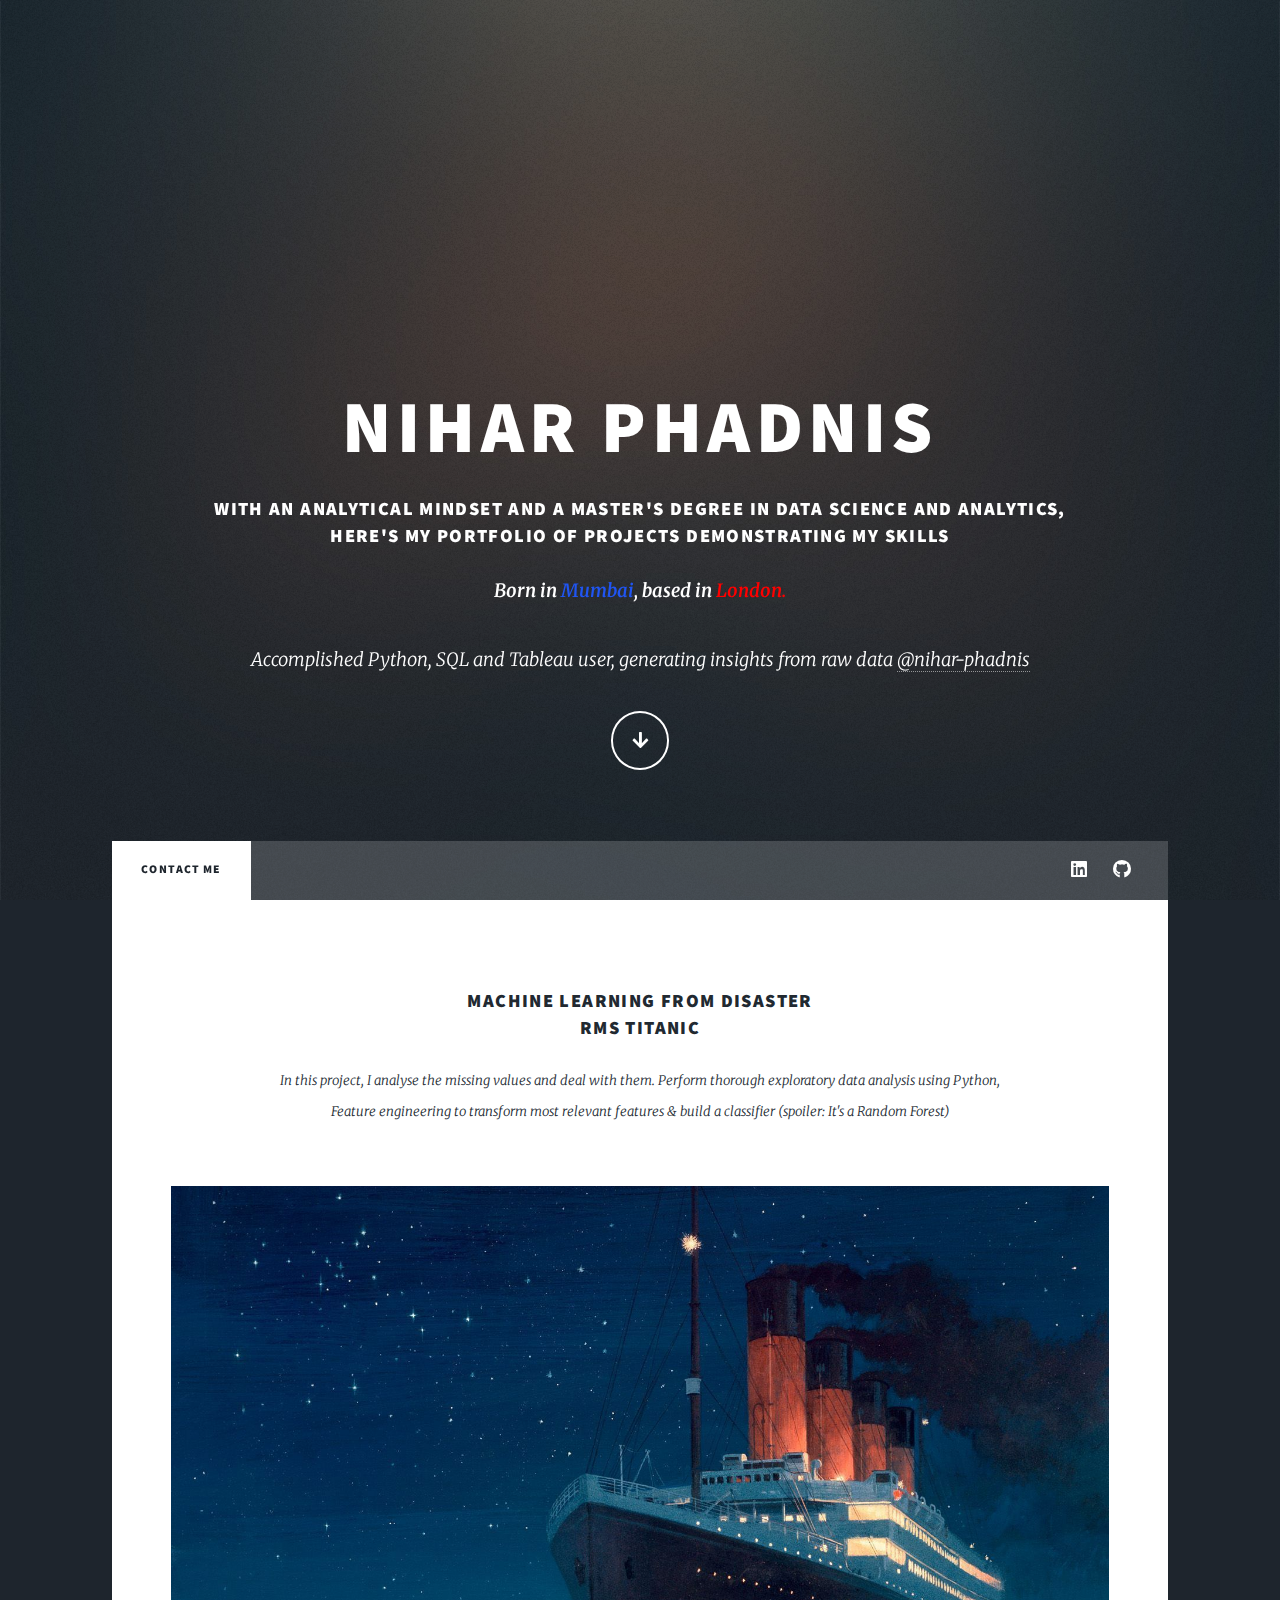
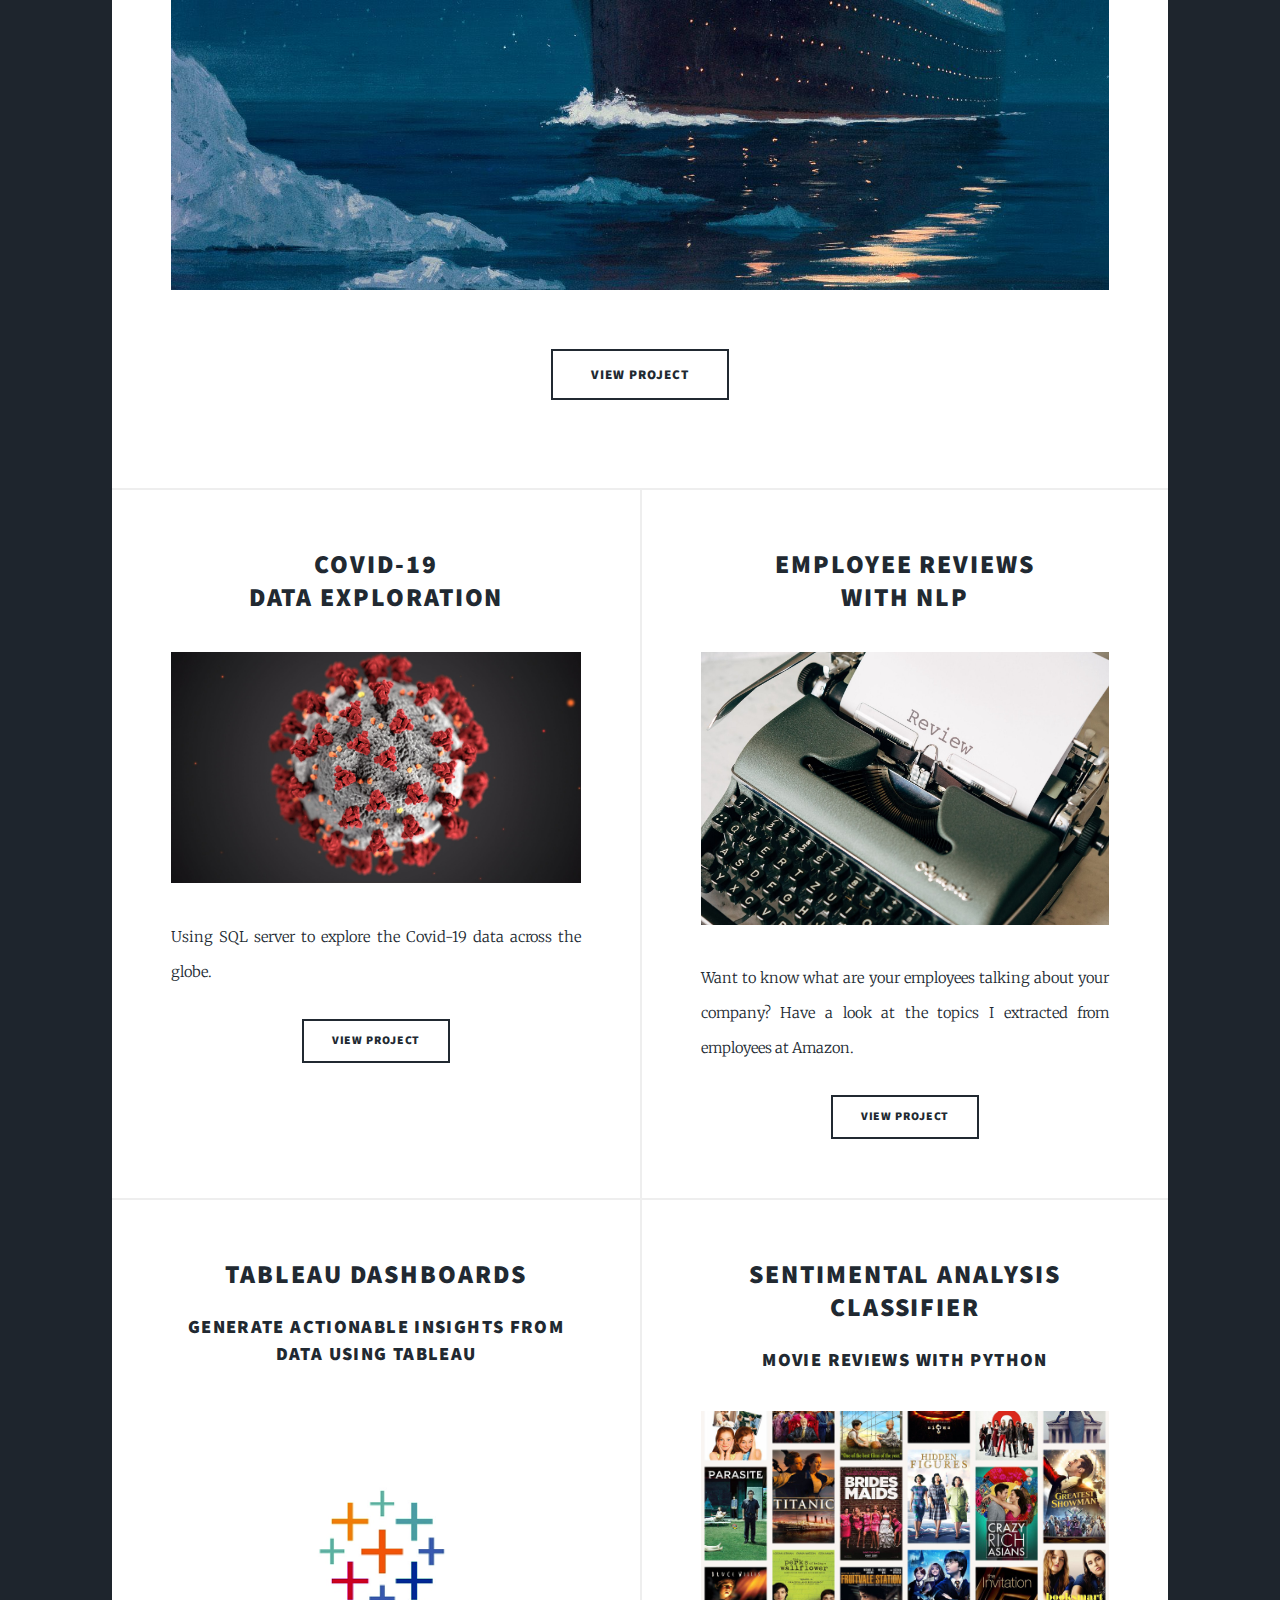
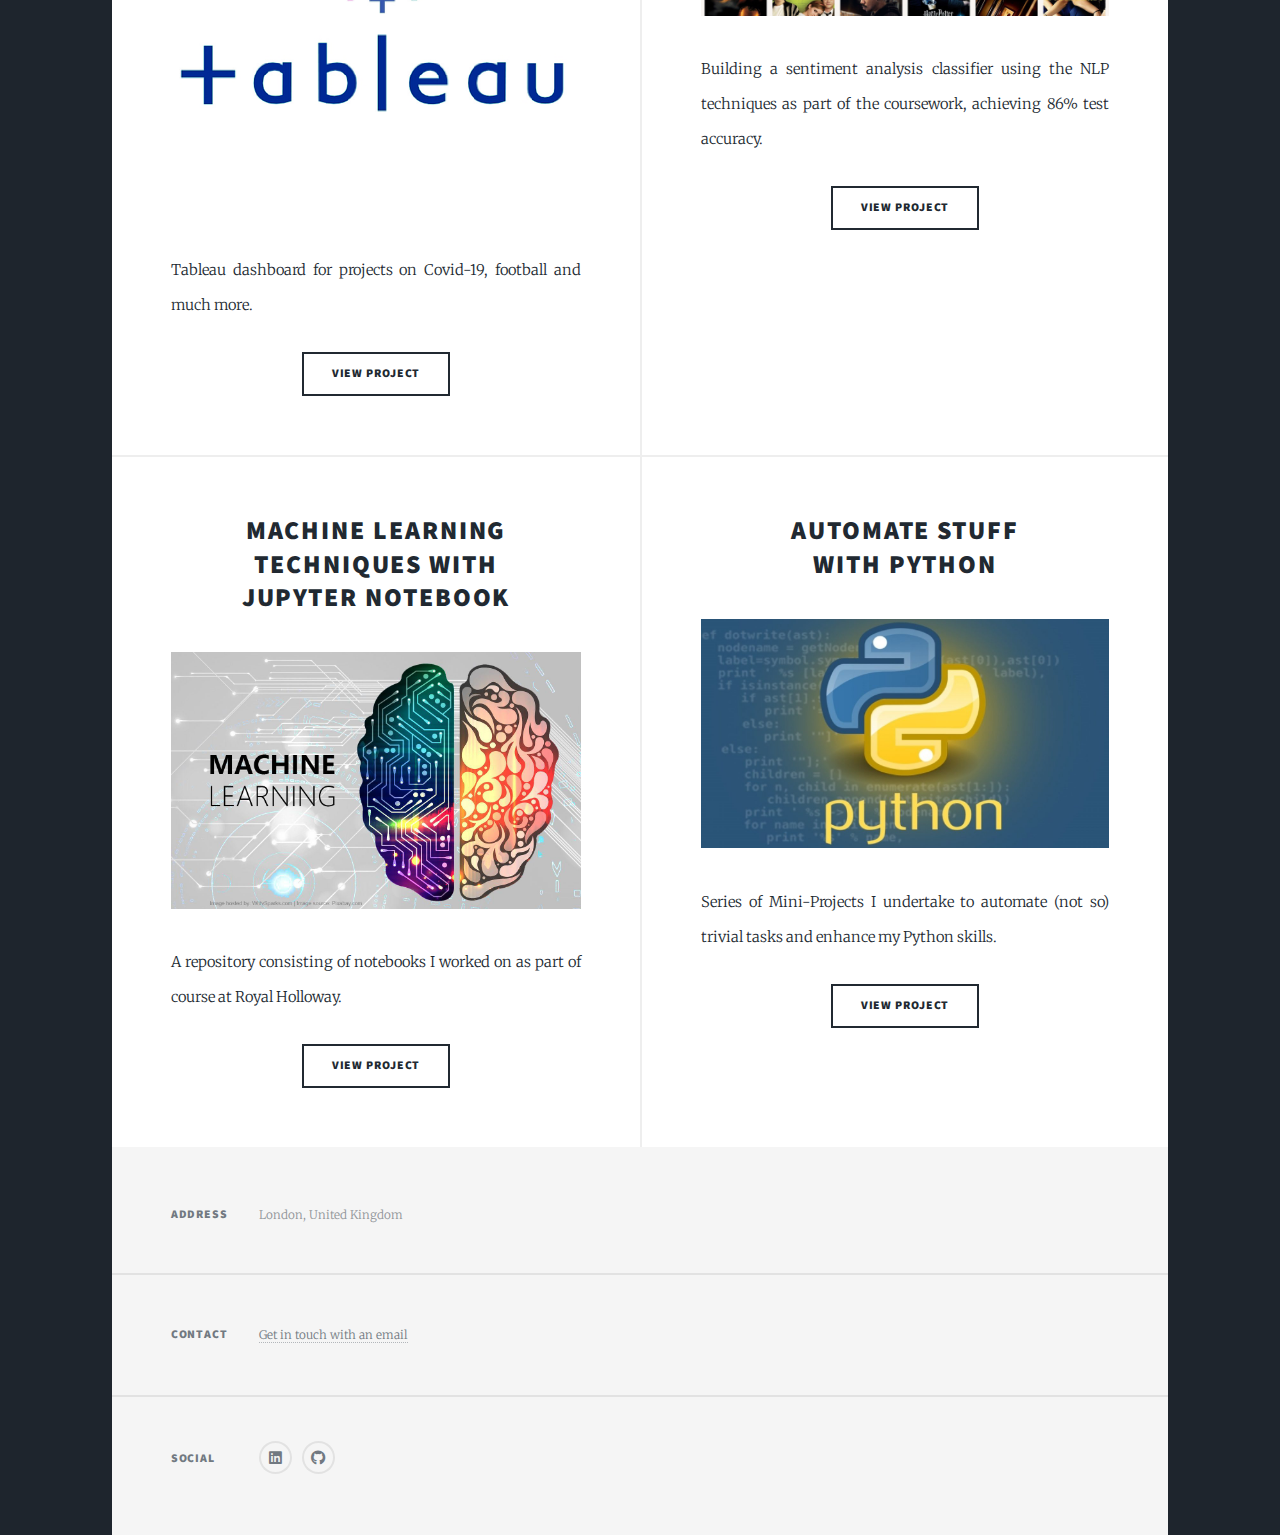
==== commit 637b3829: "Update index.html" ====
--- a/index.html
+++ b/index.html
@@ -10,6 +10,15 @@
 		<meta charset="utf-8" />
 		<meta name="viewport" content="width=device-width, initial-scale=1, user-scalable=no" />
 		<link rel="stylesheet" href="assets/css/main.css" />
+		<!-- Global site tag (gtag.js) - Google Analytics -->
+		<script async src="https://www.googletagmanager.com/gtag/js?id=G-KE2RTZ4W8H"></script>
+		<script>
+ 		 window.dataLayer = window.dataLayer || [];
+  		function gtag(){dataLayer.push(arguments);}
+  		gtag('js', new Date());
+
+  		gtag('config', 'G-KE2RTZ4W8H');
+		</script>
 		<noscript><link rel="stylesheet" href="assets/css/noscript.css" /></noscript>
 	</head>
 	<body class="is-preload">
@@ -20,7 +29,7 @@
 				<!-- Intro -->
 					<div id="intro">
 						<h1> Nihar Phadnis<br /> </h1>
-						<h3>With an analytical mindset, & a master's degree in Data Science and Analytics, <br /> here's my Portfolio of projects demonstrating my skills <br /></h3> 
+						<h3>With an analytical mindset and a master's degree in Data Science and Analytics, <br /> here's my Portfolio of projects demonstrating my skills <br /></h3> 
 						<p><b> Born in <span style="color:rgb(32, 85, 243) "> Mumbai</span>, based in <span style="color:red">London.</span> <br /></b></p>
 						<p>Accomplished Python, SQL and Tableau user, generating insights from raw data <a href="https://github.com/nihar-phadnis">@nihar-phadnis</a> <br />
 						</p>
@@ -222,4 +231,4 @@
 			<script src="assets/js/main.js"></script>
 
 	</body>
-</html>+</html>
